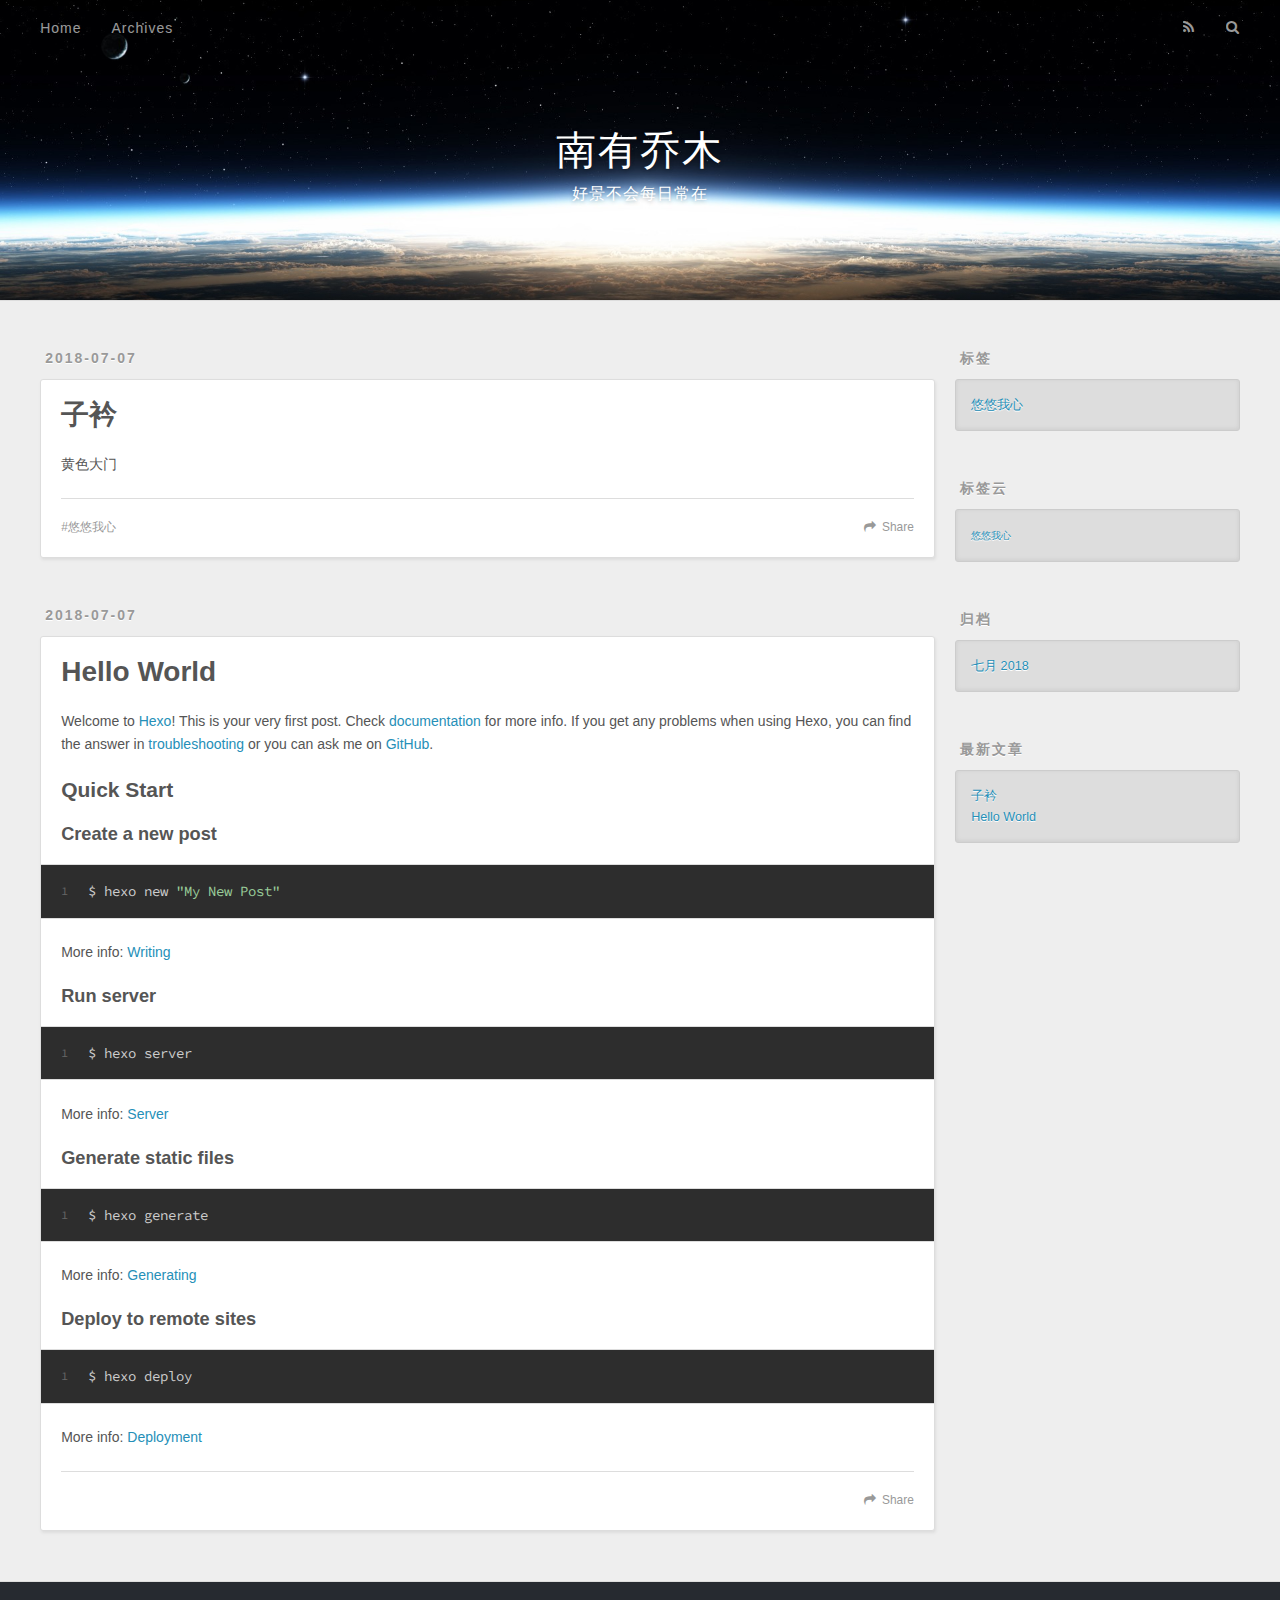
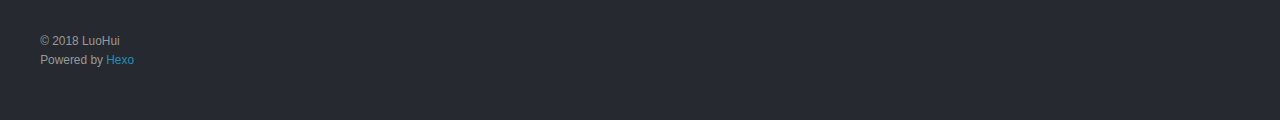
==== index.html @ 7cbbc098 "Site updated: 2018-07-07 16:09:44" ====
<!DOCTYPE html>
<html>
<head>
  <meta charset="utf-8">
  

  
  <title>南有乔木</title>
  <meta name="viewport" content="width=device-width, initial-scale=1, maximum-scale=1">
  <meta property="og:type" content="website">
<meta property="og:title" content="南有乔木">
<meta property="og:url" content="http://yoursite.com/index.html">
<meta property="og:site_name" content="南有乔木">
<meta property="og:locale" content="zh-CN">
<meta name="twitter:card" content="summary">
<meta name="twitter:title" content="南有乔木">
  
    <link rel="alternate" href="/atom.xml" title="南有乔木" type="application/atom+xml">
  
  
    <link rel="icon" href="/favicon.png">
  
  
    <link href="//fonts.googleapis.com/css?family=Source+Code+Pro" rel="stylesheet" type="text/css">
  
  <link rel="stylesheet" href="/css/style.css">
</head>

<body>
  <div id="container">
    <div id="wrap">
      <header id="header">
  <div id="banner"></div>
  <div id="header-outer" class="outer">
    <div id="header-title" class="inner">
      <h1 id="logo-wrap">
        <a href="/" id="logo">南有乔木</a>
      </h1>
      
        <h2 id="subtitle-wrap">
          <a href="/" id="subtitle">好景不会每日常在</a>
        </h2>
      
    </div>
    <div id="header-inner" class="inner">
      <nav id="main-nav">
        <a id="main-nav-toggle" class="nav-icon"></a>
        
          <a class="main-nav-link" href="/">Home</a>
        
          <a class="main-nav-link" href="/archives">Archives</a>
        
      </nav>
      <nav id="sub-nav">
        
          <a id="nav-rss-link" class="nav-icon" href="/atom.xml" title="RSS Feed"></a>
        
        <a id="nav-search-btn" class="nav-icon" title="搜索"></a>
      </nav>
      <div id="search-form-wrap">
        <form action="//google.com/search" method="get" accept-charset="UTF-8" class="search-form"><input type="search" name="q" class="search-form-input" placeholder="Search"><button type="submit" class="search-form-submit">&#xF002;</button><input type="hidden" name="sitesearch" value="http://yoursite.com"></form>
      </div>
    </div>
  </div>
</header>
      <div class="outer">
        <section id="main">
  
    <article id="post-子衿" class="article article-type-post" itemscope itemprop="blogPost">
  <div class="article-meta">
    <a href="/2018/07/07/子衿/" class="article-date">
  <time datetime="2018-07-07T07:51:06.000Z" itemprop="datePublished">2018-07-07</time>
</a>
    
  </div>
  <div class="article-inner">
    
    
      <header class="article-header">
        
  
    <h1 itemprop="name">
      <a class="article-title" href="/2018/07/07/子衿/">子衿</a>
    </h1>
  

      </header>
    
    <div class="article-entry" itemprop="articleBody">
      
        <p>黄色大门</p>

      
    </div>
    <footer class="article-footer">
      <a data-url="http://yoursite.com/2018/07/07/子衿/" data-id="cjjb4mmxl0001uwuw5e35f8qs" class="article-share-link">Share</a>
      
      
  <ul class="article-tag-list"><li class="article-tag-list-item"><a class="article-tag-list-link" href="/tags/悠悠我心/">悠悠我心</a></li></ul>

    </footer>
  </div>
  
</article>


  
    <article id="post-hello-world" class="article article-type-post" itemscope itemprop="blogPost">
  <div class="article-meta">
    <a href="/2018/07/07/hello-world/" class="article-date">
  <time datetime="2018-07-07T07:27:08.262Z" itemprop="datePublished">2018-07-07</time>
</a>
    
  </div>
  <div class="article-inner">
    
    
      <header class="article-header">
        
  
    <h1 itemprop="name">
      <a class="article-title" href="/2018/07/07/hello-world/">Hello World</a>
    </h1>
  

      </header>
    
    <div class="article-entry" itemprop="articleBody">
      
        <p>Welcome to <a href="https://hexo.io/" target="_blank" rel="noopener">Hexo</a>! This is your very first post. Check <a href="https://hexo.io/docs/" target="_blank" rel="noopener">documentation</a> for more info. If you get any problems when using Hexo, you can find the answer in <a href="https://hexo.io/docs/troubleshooting.html" target="_blank" rel="noopener">troubleshooting</a> or you can ask me on <a href="https://github.com/hexojs/hexo/issues" target="_blank" rel="noopener">GitHub</a>.</p>
<h2 id="Quick-Start"><a href="#Quick-Start" class="headerlink" title="Quick Start"></a>Quick Start</h2><h3 id="Create-a-new-post"><a href="#Create-a-new-post" class="headerlink" title="Create a new post"></a>Create a new post</h3><figure class="highlight bash"><table><tr><td class="gutter"><pre><span class="line">1</span><br></pre></td><td class="code"><pre><span class="line">$ hexo new <span class="string">"My New Post"</span></span><br></pre></td></tr></table></figure>
<p>More info: <a href="https://hexo.io/docs/writing.html" target="_blank" rel="noopener">Writing</a></p>
<h3 id="Run-server"><a href="#Run-server" class="headerlink" title="Run server"></a>Run server</h3><figure class="highlight bash"><table><tr><td class="gutter"><pre><span class="line">1</span><br></pre></td><td class="code"><pre><span class="line">$ hexo server</span><br></pre></td></tr></table></figure>
<p>More info: <a href="https://hexo.io/docs/server.html" target="_blank" rel="noopener">Server</a></p>
<h3 id="Generate-static-files"><a href="#Generate-static-files" class="headerlink" title="Generate static files"></a>Generate static files</h3><figure class="highlight bash"><table><tr><td class="gutter"><pre><span class="line">1</span><br></pre></td><td class="code"><pre><span class="line">$ hexo generate</span><br></pre></td></tr></table></figure>
<p>More info: <a href="https://hexo.io/docs/generating.html" target="_blank" rel="noopener">Generating</a></p>
<h3 id="Deploy-to-remote-sites"><a href="#Deploy-to-remote-sites" class="headerlink" title="Deploy to remote sites"></a>Deploy to remote sites</h3><figure class="highlight bash"><table><tr><td class="gutter"><pre><span class="line">1</span><br></pre></td><td class="code"><pre><span class="line">$ hexo deploy</span><br></pre></td></tr></table></figure>
<p>More info: <a href="https://hexo.io/docs/deployment.html" target="_blank" rel="noopener">Deployment</a></p>

      
    </div>
    <footer class="article-footer">
      <a data-url="http://yoursite.com/2018/07/07/hello-world/" data-id="cjjb4mmxb0000uwuw8rzeu22z" class="article-share-link">Share</a>
      
      
    </footer>
  </div>
  
</article>


  


</section>
        
          <aside id="sidebar">
  
    

  
    
  <div class="widget-wrap">
    <h3 class="widget-title">标签</h3>
    <div class="widget">
      <ul class="tag-list"><li class="tag-list-item"><a class="tag-list-link" href="/tags/悠悠我心/">悠悠我心</a></li></ul>
    </div>
  </div>


  
    
  <div class="widget-wrap">
    <h3 class="widget-title">标签云</h3>
    <div class="widget tagcloud">
      <a href="/tags/悠悠我心/" style="font-size: 10px;">悠悠我心</a>
    </div>
  </div>

  
    
  <div class="widget-wrap">
    <h3 class="widget-title">归档</h3>
    <div class="widget">
      <ul class="archive-list"><li class="archive-list-item"><a class="archive-list-link" href="/archives/2018/07/">七月 2018</a></li></ul>
    </div>
  </div>


  
    
  <div class="widget-wrap">
    <h3 class="widget-title">最新文章</h3>
    <div class="widget">
      <ul>
        
          <li>
            <a href="/2018/07/07/子衿/">子衿</a>
          </li>
        
          <li>
            <a href="/2018/07/07/hello-world/">Hello World</a>
          </li>
        
      </ul>
    </div>
  </div>

  
</aside>
        
      </div>
      <footer id="footer">
  
  <div class="outer">
    <div id="footer-info" class="inner">
      &copy; 2018 LuoHui<br>
      Powered by <a href="http://hexo.io/" target="_blank">Hexo</a>
    </div>
  </div>
</footer>
    </div>
    <nav id="mobile-nav">
  
    <a href="/" class="mobile-nav-link">Home</a>
  
    <a href="/archives" class="mobile-nav-link">Archives</a>
  
</nav>
    

<script src="//ajax.googleapis.com/ajax/libs/jquery/2.0.3/jquery.min.js"></script>


  <link rel="stylesheet" href="/fancybox/jquery.fancybox.css">
  <script src="/fancybox/jquery.fancybox.pack.js"></script>


<script src="/js/script.js"></script>



  </div>
</body>
</html>
---- css/style.css ----
body {
  width: 100%;
}
body:before,
body:after {
  content: "";
  display: table;
}
body:after {
  clear: both;
}
html,
body,
div,
span,
applet,
object,
iframe,
h1,
h2,
h3,
h4,
h5,
h6,
p,
blockquote,
pre,
a,
abbr,
acronym,
address,
big,
cite,
code,
del,
dfn,
em,
img,
ins,
kbd,
q,
s,
samp,
small,
strike,
strong,
sub,
sup,
tt,
var,
dl,
dt,
dd,
ol,
ul,
li,
fieldset,
form,
label,
legend,
table,
caption,
tbody,
tfoot,
thead,
tr,
th,
td {
  margin: 0;
  padding: 0;
  border: 0;
  outline: 0;
  font-weight: inherit;
  font-style: inherit;
  font-family: inherit;
  font-size: 100%;
  vertical-align: baseline;
}
body {
  line-height: 1;
  color: #000;
  background: #fff;
}
ol,
ul {
  list-style: none;
}
table {
  border-collapse: separate;
  border-spacing: 0;
  vertical-align: middle;
}
caption,
th,
td {
  text-align: left;
  font-weight: normal;
  vertical-align: middle;
}
a img {
  border: none;
}
input,
button {
  margin: 0;
  padding: 0;
}
input::-moz-focus-inner,
button::-moz-focus-inner {
  border: 0;
  padding: 0;
}
@font-face {
  font-family: FontAwesome;
  font-style: normal;
  font-weight: normal;
  src: url("fonts/fontawesome-webfont.eot?v=#4.0.3");
  src: url("fonts/fontawesome-webfont.eot?#iefix&v=#4.0.3") format("embedded-opentype"), url("fonts/fontawesome-webfont.woff?v=#4.0.3") format("woff"), url("fonts/fontawesome-webfont.ttf?v=#4.0.3") format("truetype"), url("fonts/fontawesome-webfont.svg#fontawesomeregular?v=#4.0.3") format("svg");
}
html,
body,
#container {
  height: 100%;
}
body {
  background: #eee;
  font: 14px -apple-system, BlinkMacSystemFont, "Segoe UI", "Roboto", "Oxygen", "Ubuntu", "Cantarell", "Fira Sans", "Droid Sans", "Helvetica Neue", sans-serif;
  -webkit-text-size-adjust: 100%;
}
.outer {
  max-width: 1220px;
  margin: 0 auto;
  padding: 0 20px;
}
.outer:before,
.outer:after {
  content: "";
  display: table;
}
.outer:after {
  clear: both;
}
.inner {
  display: inline;
  float: left;
  width: 98.33333333333333%;
  margin: 0 0.833333333333333%;
}
.left,
.alignleft {
  float: left;
}
.right,
.alignright {
  float: right;
}
.clear {
  clear: both;
}
#container {
  position: relative;
}
.mobile-nav-on {
  overflow: hidden;
}
#wrap {
  height: 100%;
  width: 100%;
  position: absolute;
  top: 0;
  left: 0;
  -webkit-transition: 0.2s ease-out;
  -moz-transition: 0.2s ease-out;
  -ms-transition: 0.2s ease-out;
  transition: 0.2s ease-out;
  z-index: 1;
  background: #eee;
}
.mobile-nav-on #wrap {
  left: 280px;
}
@media screen and (min-width: 768px) {
  #main {
    display: inline;
    float: left;
    width: 73.33333333333333%;
    margin: 0 0.833333333333333%;
  }
}
.article-date,
.article-category-link,
.archive-year,
.widget-title {
  text-decoration: none;
  text-transform: uppercase;
  letter-spacing: 2px;
  color: #999;
  margin-bottom: 1em;
  margin-left: 5px;
  line-height: 1em;
  text-shadow: 0 1px #fff;
  font-weight: bold;
}
.article-inner,
.archive-article-inner {
  background: #fff;
  -webkit-box-shadow: 1px 2px 3px #ddd;
  box-shadow: 1px 2px 3px #ddd;
  border: 1px solid #ddd;
  border-radius: 3px;
}
.article-entry h1,
.widget h1 {
  font-size: 2em;
}
.article-entry h2,
.widget h2 {
  font-size: 1.5em;
}
.article-entry h3,
.widget h3 {
  font-size: 1.3em;
}
.article-entry h4,
.widget h4 {
  font-size: 1.2em;
}
.article-entry h5,
.widget h5 {
  font-size: 1em;
}
.article-entry h6,
.widget h6 {
  font-size: 1em;
  color: #999;
}
.article-entry hr,
.widget hr {
  border: 1px dashed #ddd;
}
.article-entry strong,
.widget strong {
  font-weight: bold;
}
.article-entry em,
.widget em,
.article-entry cite,
.widget cite {
  font-style: italic;
}
.article-entry sup,
.widget sup,
.article-entry sub,
.widget sub {
  font-size: 0.75em;
  line-height: 0;
  position: relative;
  vertical-align: baseline;
}
.article-entry sup,
.widget sup {
  top: -0.5em;
}
.article-entry sub,
.widget sub {
  bottom: -0.2em;
}
.article-entry small,
.widget small {
  font-size: 0.85em;
}
.article-entry acronym,
.widget acronym,
.article-entry abbr,
.widget abbr {
  border-bottom: 1px dotted;
}
.article-entry ul,
.widget ul,
.article-entry ol,
.widget ol,
.article-entry dl,
.widget dl {
  margin: 0 20px;
  line-height: 1.6em;
}
.article-entry ul ul,
.widget ul ul,
.article-entry ol ul,
.widget ol ul,
.article-entry ul ol,
.widget ul ol,
.article-entry ol ol,
.widget ol ol {
  margin-top: 0;
  margin-bottom: 0;
}
.article-entry ul,
.widget ul {
  list-style: disc;
}
.article-entry ol,
.widget ol {
  list-style: decimal;
}
.article-entry dt,
.widget dt {
  font-weight: bold;
}
#header {
  height: 300px;
  position: relative;
  border-bottom: 1px solid #ddd;
}
#header:before,
#header:after {
  content: "";
  position: absolute;
  left: 0;
  right: 0;
  height: 40px;
}
#header:before {
  top: 0;
  background: -webkit-linear-gradient(rgba(0,0,0,0.2), transparent);
  background: -moz-linear-gradient(rgba(0,0,0,0.2), transparent);
  background: -ms-linear-gradient(rgba(0,0,0,0.2), transparent);
  background: linear-gradient(rgba(0,0,0,0.2), transparent);
}
#header:after {
  bottom: 0;
  background: -webkit-linear-gradient(transparent, rgba(0,0,0,0.2));
  background: -moz-linear-gradient(transparent, rgba(0,0,0,0.2));
  background: -ms-linear-gradient(transparent, rgba(0,0,0,0.2));
  background: linear-gradient(transparent, rgba(0,0,0,0.2));
}
#header-outer {
  height: 100%;
  position: relative;
}
#header-inner {
  position: relative;
  overflow: hidden;
}
#banner {
  position: absolute;
  top: 0;
  left: 0;
  width: 100%;
  height: 100%;
  background: url("images/banner.jpg") center #000;
  -webkit-background-size: cover;
  -moz-background-size: cover;
  background-size: cover;
  z-index: -1;
}
#header-title {
  text-align: center;
  height: 40px;
  position: absolute;
  top: 50%;
  left: 0;
  margin-top: -20px;
}
#logo,
#subtitle {
  text-decoration: none;
  color: #fff;
  font-weight: 300;
  text-shadow: 0 1px 4px rgba(0,0,0,0.3);
}
#logo {
  font-size: 40px;
  line-height: 40px;
  letter-spacing: 2px;
}
#subtitle {
  font-size: 16px;
  line-height: 16px;
  letter-spacing: 1px;
}
#subtitle-wrap {
  margin-top: 16px;
}
#main-nav {
  float: left;
  margin-left: -15px;
}
.nav-icon,
.main-nav-link {
  float: left;
  color: #fff;
  opacity: 0.6;
  text-decoration: none;
  text-shadow: 0 1px rgba(0,0,0,0.2);
  -webkit-transition: opacity 0.2s;
  -moz-transition: opacity 0.2s;
  -ms-transition: opacity 0.2s;
  transition: opacity 0.2s;
  display: block;
  padding: 20px 15px;
}
.nav-icon:hover,
.main-nav-link:hover {
  opacity: 1;
}
.nav-icon {
  font-family: FontAwesome;
  text-align: center;
  font-size: 14px;
  width: 14px;
  height: 14px;
  padding: 20px 15px;
  position: relative;
  cursor: pointer;
}
.main-nav-link {
  font-weight: 300;
  letter-spacing: 1px;
}
@media screen and (max-width: 479px) {
  .main-nav-link {
    display: none;
  }
}
#main-nav-toggle {
  display: none;
}
#main-nav-toggle:before {
  content: "\f0c9";
}
@media screen and (max-width: 479px) {
  #main-nav-toggle {
    display: block;
  }
}
#sub-nav {
  float: right;
  margin-right: -15px;
}
#nav-rss-link:before {
  content: "\f09e";
}
#nav-search-btn:before {
  content: "\f002";
}
#search-form-wrap {
  position: absolute;
  top: 15px;
  width: 150px;
  height: 30px;
  right: -150px;
  opacity: 0;
  -webkit-transition: 0.2s ease-out;
  -moz-transition: 0.2s ease-out;
  -ms-transition: 0.2s ease-out;
  transition: 0.2s ease-out;
}
#search-form-wrap.on {
  opacity: 1;
  right: 0;
}
@media screen and (max-width: 479px) {
  #search-form-wrap {
    width: 100%;
    right: -100%;
  }
}
.search-form {
  position: absolute;
  top: 0;
  left: 0;
  right: 0;
  background: #fff;
  padding: 5px 15px;
  border-radius: 15px;
  -webkit-box-shadow: 0 0 10px rgba(0,0,0,0.3);
  box-shadow: 0 0 10px rgba(0,0,0,0.3);
}
.search-form-input {
  border: none;
  background: none;
  color: #555;
  width: 100%;
  font: 13px -apple-system, BlinkMacSystemFont, "Segoe UI", "Roboto", "Oxygen", "Ubuntu", "Cantarell", "Fira Sans", "Droid Sans", "Helvetica Neue", sans-serif;
  outline: none;
}
.search-form-input::-webkit-search-results-decoration,
.search-form-input::-webkit-search-cancel-button {
  -webkit-appearance: none;
}
.search-form-submit {
  position: absolute;
  top: 50%;
  right: 10px;
  margin-top: -7px;
  font: 13px FontAwesome;
  border: none;
  background: none;
  color: #bbb;
  cursor: pointer;
}
.search-form-submit:hover,
.search-form-submit:focus {
  color: #777;
}
.article {
  margin: 50px 0;
}
.article-inner {
  overflow: hidden;
}
.article-meta:before,
.article-meta:after {
  content: "";
  display: table;
}
.article-meta:after {
  clear: both;
}
.article-date {
  float: left;
}
.article-category {
  float: left;
  line-height: 1em;
  color: #ccc;
  text-shadow: 0 1px #fff;
  margin-left: 8px;
}
.article-category:before {
  content: "\2022";
}
.article-category-link {
  margin: 0 12px 1em;
}
.article-header {
  padding: 20px 20px 0;
}
.article-title {
  text-decoration: none;
  font-size: 2em;
  font-weight: bold;
  color: #555;
  line-height: 1.1em;
  -webkit-transition: color 0.2s;
  -moz-transition: color 0.2s;
  -ms-transition: color 0.2s;
  transition: color 0.2s;
}
a.article-title:hover {
  color: #258fb8;
}
.article-entry {
  color: #555;
  padding: 0 20px;
}
.article-entry:before,
.article-entry:after {
  content: "";
  display: table;
}
.article-entry:after {
  clear: both;
}
.article-entry p,
.article-entry table {
  line-height: 1.6em;
  margin: 1.6em 0;
}
.article-entry h1,
.article-entry h2,
.article-entry h3,
.article-entry h4,
.article-entry h5,
.article-entry h6 {
  font-weight: bold;
}
.article-entry h1,
.article-entry h2,
.article-entry h3,
.article-entry h4,
.article-entry h5,
.article-entry h6 {
  line-height: 1.1em;
  margin: 1.1em 0;
}
.article-entry a {
  color: #258fb8;
  text-decoration: none;
}
.article-entry a:hover {
  text-decoration: underline;
}
.article-entry ul,
.article-entry ol,
.article-entry dl {
  margin-top: 1.6em;
  margin-bottom: 1.6em;
}
.article-entry img,
.article-entry video {
  max-width: 100%;
  height: auto;
  display: block;
  margin: auto;
}
.article-entry iframe {
  border: none;
}
.article-entry table {
  width: 100%;
  border-collapse: collapse;
  border-spacing: 0;
}
.article-entry th {
  font-weight: bold;
  border-bottom: 3px solid #ddd;
  padding-bottom: 0.5em;
}
.article-entry td {
  border-bottom: 1px solid #ddd;
  padding: 10px 0;
}
.article-entry blockquote {
  font-family: Georgia, "Times New Roman", serif;
  font-size: 1.4em;
  margin: 1.6em 20px;
  text-align: center;
}
.article-entry blockquote footer {
  font-size: 14px;
  margin: 1.6em 0;
  font-family: -apple-system, BlinkMacSystemFont, "Segoe UI", "Roboto", "Oxygen", "Ubuntu", "Cantarell", "Fira Sans", "Droid Sans", "Helvetica Neue", sans-serif;
}
.article-entry blockquote footer cite:before {
  content: "—";
  padding: 0 0.5em;
}
.article-entry .pullquote {
  text-align: left;
  width: 45%;
  margin: 0;
}
.article-entry .pullquote.left {
  margin-left: 0.5em;
  margin-right: 1em;
}
.article-entry .pullquote.right {
  margin-right: 0.5em;
  margin-left: 1em;
}
.article-entry .caption {
  color: #999;
  display: block;
  font-size: 0.9em;
  margin-top: 0.5em;
  position: relative;
  text-align: center;
}
.article-entry .video-container {
  position: relative;
  padding-top: 56.25%;
  height: 0;
  overflow: hidden;
}
.article-entry .video-container iframe,
.article-entry .video-container object,
.article-entry .video-container embed {
  position: absolute;
  top: 0;
  left: 0;
  width: 100%;
  height: 100%;
  margin-top: 0;
}
.article-more-link a {
  display: inline-block;
  line-height: 1em;
  padding: 6px 15px;
  border-radius: 15px;
  background: #eee;
  color: #999;
  text-shadow: 0 1px #fff;
  text-decoration: none;
}
.article-more-link a:hover {
  background: #258fb8;
  color: #fff;
  text-decoration: none;
  text-shadow: 0 1px #1e7293;
}
.article-footer {
  font-size: 0.85em;
  line-height: 1.6em;
  border-top: 1px solid #ddd;
  padding-top: 1.6em;
  margin: 0 20px 20px;
}
.article-footer:before,
.article-footer:after {
  content: "";
  display: table;
}
.article-footer:after {
  clear: both;
}
.article-footer a {
  color: #999;
  text-decoration: none;
}
.article-footer a:hover {
  color: #555;
}
.article-tag-list-item {
  float: left;
  margin-right: 10px;
}
.article-tag-list-link:before {
  content: "#";
}
.article-comment-link {
  float: right;
}
.article-comment-link:before {
  content: "\f075";
  font-family: FontAwesome;
  padding-right: 8px;
}
.article-share-link {
  cursor: pointer;
  float: right;
  margin-left: 20px;
}
.article-share-link:before {
  content: "\f064";
  font-family: FontAwesome;
  padding-right: 6px;
}
#article-nav {
  position: relative;
}
#article-nav:before,
#article-nav:after {
  content: "";
  display: table;
}
#article-nav:after {
  clear: both;
}
@media screen and (min-width: 768px) {
  #article-nav {
    margin: 50px 0;
  }
  #article-nav:before {
    width: 8px;
    height: 8px;
    position: absolute;
    top: 50%;
    left: 50%;
    margin-top: -4px;
    margin-left: -4px;
    content: "";
    border-radius: 50%;
    background: #ddd;
    -webkit-box-shadow: 0 1px 2px #fff;
    box-shadow: 0 1px 2px #fff;
  }
}
.article-nav-link-wrap {
  text-decoration: none;
  text-shadow: 0 1px #fff;
  color: #999;
  -webkit-box-sizing: border-box;
  -moz-box-sizing: border-box;
  box-sizing: border-box;
  margin-top: 50px;
  text-align: center;
  display: block;
}
.article-nav-link-wrap:hover {
  color: #555;
}
@media screen and (min-width: 768px) {
  .article-nav-link-wrap {
    width: 50%;
    margin-top: 0;
  }
}
@media screen and (min-width: 768px) {
  #article-nav-newer {
    float: left;
    text-align: right;
    padding-right: 20px;
  }
}
@media screen and (min-width: 768px) {
  #article-nav-older {
    float: right;
    text-align: left;
    padding-left: 20px;
  }
}
.article-nav-caption {
  text-transform: uppercase;
  letter-spacing: 2px;
  color: #ddd;
  line-height: 1em;
  font-weight: bold;
}
#article-nav-newer .article-nav-caption {
  margin-right: -2px;
}
.article-nav-title {
  font-size: 0.85em;
  line-height: 1.6em;
  margin-top: 0.5em;
}
.article-share-box {
  position: absolute;
  display: none;
  background: #fff;
  -webkit-box-shadow: 1px 2px 10px rgba(0,0,0,0.2);
  box-shadow: 1px 2px 10px rgba(0,0,0,0.2);
  border-radius: 3px;
  margin-left: -145px;
  overflow: hidden;
  z-index: 1;
}
.article-share-box.on {
  display: block;
}
.article-share-input {
  width: 100%;
  background: none;
  -webkit-box-sizing: border-box;
  -moz-box-sizing: border-box;
  box-sizing: border-box;
  font: 14px -apple-system, BlinkMacSystemFont, "Segoe UI", "Roboto", "Oxygen", "Ubuntu", "Cantarell", "Fira Sans", "Droid Sans", "Helvetica Neue", sans-serif;
  padding: 0 15px;
  color: #555;
  outline: none;
  border: 1px solid #ddd;
  border-radius: 3px 3px 0 0;
  height: 36px;
  line-height: 36px;
}
.article-share-links {
  background: #eee;
}
.article-share-links:before,
.article-share-links:after {
  content: "";
  display: table;
}
.article-share-links:after {
  clear: both;
}
.article-share-twitter,
.article-share-facebook,
.article-share-pinterest,
.article-share-google {
  width: 50px;
  height: 36px;
  display: block;
  float: left;
  position: relative;
  color: #999;
  text-shadow: 0 1px #fff;
}
.article-share-twitter:before,
.article-share-facebook:before,
.article-share-pinterest:before,
.article-share-google:before {
  font-size: 20px;
  font-family: FontAwesome;
  width: 20px;
  height: 20px;
  position: absolute;
  top: 50%;
  left: 50%;
  margin-top: -10px;
  margin-left: -10px;
  text-align: center;
}
.article-share-twitter:hover,
.article-share-facebook:hover,
.article-share-pinterest:hover,
.article-share-google:hover {
  color: #fff;
}
.article-share-twitter:before {
  content: "\f099";
}
.article-share-twitter:hover {
  background: #00aced;
  text-shadow: 0 1px #008abe;
}
.article-share-facebook:before {
  content: "\f09a";
}
.article-share-facebook:hover {
  background: #3b5998;
  text-shadow: 0 1px #2f477a;
}
.article-share-pinterest:before {
  content: "\f0d2";
}
.article-share-pinterest:hover {
  background: #cb2027;
  text-shadow: 0 1px #a21a1f;
}
.article-share-google:before {
  content: "\f0d5";
}
.article-share-google:hover {
  background: #dd4b39;
  text-shadow: 0 1px #be3221;
}
.article-gallery {
  background: #000;
  position: relative;
}
.article-gallery-photos {
  position: relative;
  overflow: hidden;
}
.article-gallery-img {
  display: none;
  max-width: 100%;
}
.article-gallery-img:first-child {
  display: block;
}
.article-gallery-img.loaded {
  position: absolute;
  display: block;
}
.article-gallery-img img {
  display: block;
  max-width: 100%;
  margin: 0 auto;
}
#comments {
  background: #fff;
  -webkit-box-shadow: 1px 2px 3px #ddd;
  box-shadow: 1px 2px 3px #ddd;
  padding: 20px;
  border: 1px solid #ddd;
  border-radius: 3px;
  margin: 50px 0;
}
#comments a {
  color: #258fb8;
}
.archives-wrap {
  margin: 50px 0;
}
.archives:before,
.archives:after {
  content: "";
  display: table;
}
.archives:after {
  clear: both;
}
.archive-year-wrap {
  margin-bottom: 1em;
}
.archives {
  -webkit-column-gap: 10px;
  -moz-column-gap: 10px;
  column-gap: 10px;
}
@media screen and (min-width: 480px) and (max-width: 767px) {
  .archives {
    -webkit-column-count: 2;
    -moz-column-count: 2;
    column-count: 2;
  }
}
@media screen and (min-width: 768px) {
  .archives {
    -webkit-column-count: 3;
    -moz-column-count: 3;
    column-count: 3;
  }
}
.archive-article {
  -webkit-column-break-inside: avoid;
  page-break-inside: avoid;
  overflow: hidden;
  break-inside: avoid-column;
}
.archive-article-inner {
  padding: 10px;
  margin-bottom: 15px;
}
.archive-article-title {
  text-decoration: none;
  font-weight: bold;
  color: #555;
  -webkit-transition: color 0.2s;
  -moz-transition: color 0.2s;
  -ms-transition: color 0.2s;
  transition: color 0.2s;
  line-height: 1.6em;
}
.archive-article-title:hover {
  color: #258fb8;
}
.archive-article-footer {
  margin-top: 1em;
}
.archive-article-date {
  color: #999;
  text-decoration: none;
  font-size: 0.85em;
  line-height: 1em;
  margin-bottom: 0.5em;
  display: block;
}
#page-nav {
  margin: 50px auto;
  background: #fff;
  -webkit-box-shadow: 1px 2px 3px #ddd;
  box-shadow: 1px 2px 3px #ddd;
  border: 1px solid #ddd;
  border-radius: 3px;
  text-align: center;
  color: #999;
  overflow: hidden;
}
#page-nav:before,
#page-nav:after {
  content: "";
  display: table;
}
#page-nav:after {
  clear: both;
}
#page-nav a,
#page-nav span {
  padding: 10px 20px;
  line-height: 1;
  height: 2ex;
}
#page-nav a {
  color: #999;
  text-decoration: none;
}
#page-nav a:hover {
  background: #999;
  color: #fff;
}
#page-nav .prev {
  float: left;
}
#page-nav .next {
  float: right;
}
#page-nav .page-number {
  display: inline-block;
}
@media screen and (max-width: 479px) {
  #page-nav .page-number {
    display: none;
  }
}
#page-nav .current {
  color: #555;
  font-weight: bold;
}
#page-nav .space {
  color: #ddd;
}
#footer {
  background: #262a30;
  padding: 50px 0;
  border-top: 1px solid #ddd;
  color: #999;
}
#footer a {
  color: #258fb8;
  text-decoration: none;
}
#footer a:hover {
  text-decoration: underline;
}
#footer-info {
  line-height: 1.6em;
  font-size: 0.85em;
}
.article-entry pre,
.article-entry .highlight {
  background: #2d2d2d;
  margin: 0 -20px;
  padding: 15px 20px;
  border-style: solid;
  border-color: #ddd;
  border-width: 1px 0;
  overflow: auto;
  color: #ccc;
  line-height: 22.400000000000002px;
}
.article-entry .highlight .gutter pre,
.article-entry .gist .gist-file .gist-data .line-numbers {
  color: #666;
  font-size: 0.85em;
}
.article-entry pre,
.article-entry code {
  font-family: "Source Code Pro", Consolas, Monaco, Menlo, Consolas, monospace;
}
.article-entry code {
  background: #eee;
  text-shadow: 0 1px #fff;
  padding: 0 0.3em;
}
.article-entry pre code {
  background: none;
  text-shadow: none;
  padding: 0;
}
.article-entry .highlight pre {
  border: none;
  margin: 0;
  padding: 0;
}
.article-entry .highlight table {
  margin: 0;
  width: auto;
}
.article-entry .highlight td {
  border: none;
  padding: 0;
}
.article-entry .highlight figcaption {
  font-size: 0.85em;
  color: #999;
  line-height: 1em;
  margin-bottom: 1em;
}
.article-entry .highlight figcaption:before,
.article-entry .highlight figcaption:after {
  content: "";
  display: table;
}
.article-entry .highlight figcaption:after {
  clear: both;
}
.article-entry .highlight figcaption a {
  float: right;
}
.article-entry .highlight .gutter pre {
  text-align: right;
  padding-right: 20px;
}
.article-entry .highlight .line {
  height: 22.400000000000002px;
}
.article-entry .highlight .line.marked {
  background: #515151;
}
.article-entry .gist {
  margin: 0 -20px;
  border-style: solid;
  border-color: #ddd;
  border-width: 1px 0;
  background: #2d2d2d;
  padding: 15px 20px 15px 0;
}
.article-entry .gist .gist-file {
  border: none;
  font-family: "Source Code Pro", Consolas, Monaco, Menlo, Consolas, monospace;
  margin: 0;
}
.article-entry .gist .gist-file .gist-data {
  background: none;
  border: none;
}
.article-entry .gist .gist-file .gist-data .line-numbers {
  background: none;
  border: none;
  padding: 0 20px 0 0;
}
.article-entry .gist .gist-file .gist-data .line-data {
  padding: 0 !important;
}
.article-entry .gist .gist-file .highlight {
  margin: 0;
  padding: 0;
  border: none;
}
.article-entry .gist .gist-file .gist-meta {
  background: #2d2d2d;
  color: #999;
  font: 0.85em -apple-system, BlinkMacSystemFont, "Segoe UI", "Roboto", "Oxygen", "Ubuntu", "Cantarell", "Fira Sans", "Droid Sans", "Helvetica Neue", sans-serif;
  text-shadow: 0 0;
  padding: 0;
  margin-top: 1em;
  margin-left: 20px;
}
.article-entry .gist .gist-file .gist-meta a {
  color: #258fb8;
  font-weight: normal;
}
.article-entry .gist .gist-file .gist-meta a:hover {
  text-decoration: underline;
}
pre .comment,
pre .title {
  color: #999;
}
pre .variable,
pre .attribute,
pre .tag,
pre .regexp,
pre .ruby .constant,
pre .xml .tag .title,
pre .xml .pi,
pre .xml .doctype,
pre .html .doctype,
pre .css .id,
pre .css .class,
pre .css .pseudo {
  color: #f2777a;
}
pre .number,
pre .preprocessor,
pre .built_in,
pre .literal,
pre .params,
pre .constant {
  color: #f99157;
}
pre .class,
pre .ruby .class .title,
pre .css .rules .attribute {
  color: #9c9;
}
pre .string,
pre .value,
pre .inheritance,
pre .header,
pre .ruby .symbol,
pre .xml .cdata {
  color: #9c9;
}
pre .css .hexcolor {
  color: #6cc;
}
pre .function,
pre .python .decorator,
pre .python .title,
pre .ruby .function .title,
pre .ruby .title .keyword,
pre .perl .sub,
pre .javascript .title,
pre .coffeescript .title {
  color: #69c;
}
pre .keyword,
pre .javascript .function {
  color: #c9c;
}
@media screen and (max-width: 479px) {
  #mobile-nav {
    position: absolute;
    top: 0;
    left: 0;
    width: 280px;
    height: 100%;
    background: #191919;
    border-right: 1px solid #fff;
  }
}
@media screen and (max-width: 479px) {
  .mobile-nav-link {
    display: block;
    color: #999;
    text-decoration: none;
    padding: 15px 20px;
    font-weight: bold;
  }
  .mobile-nav-link:hover {
    color: #fff;
  }
}
@media screen and (min-width: 768px) {
  #sidebar {
    display: inline;
    float: left;
    width: 23.333333333333332%;
    margin: 0 0.833333333333333%;
  }
}
.widget-wrap {
  margin: 50px 0;
}
.widget {
  color: #777;
  text-shadow: 0 1px #fff;
  background: #ddd;
  -webkit-box-shadow: 0 -1px 4px #ccc inset;
  box-shadow: 0 -1px 4px #ccc inset;
  border: 1px solid #ccc;
  padding: 15px;
  border-radius: 3px;
}
.widget a {
  color: #258fb8;
  text-decoration: none;
}
.widget a:hover {
  text-decoration: underline;
}
.widget ul ul,
.widget ol ul,
.widget dl ul,
.widget ul ol,
.widget ol ol,
.widget dl ol,
.widget ul dl,
.widget ol dl,
.widget dl dl {
  margin-left: 15px;
  list-style: disc;
}
.widget {
  line-height: 1.6em;
  word-wrap: break-word;
  font-size: 0.9em;
}
.widget ul,
.widget ol {
  list-style: none;
  margin: 0;
}
.widget ul ul,
.widget ol ul,
.widget ul ol,
.widget ol ol {
  margin: 0 20px;
}
.widget ul ul,
.widget ol ul {
  list-style: disc;
}
.widget ul ol,
.widget ol ol {
  list-style: decimal;
}
.category-list-count,
.tag-list-count,
.archive-list-count {
  padding-left: 5px;
  color: #999;
  font-size: 0.85em;
}
.category-list-count:before,
.tag-list-count:before,
.archive-list-count:before {
  content: "(";
}
.category-list-count:after,
.tag-list-count:after,
.archive-list-count:after {
  content: ")";
}
.tagcloud a {
  margin-right: 5px;
  display: inline-block;
}
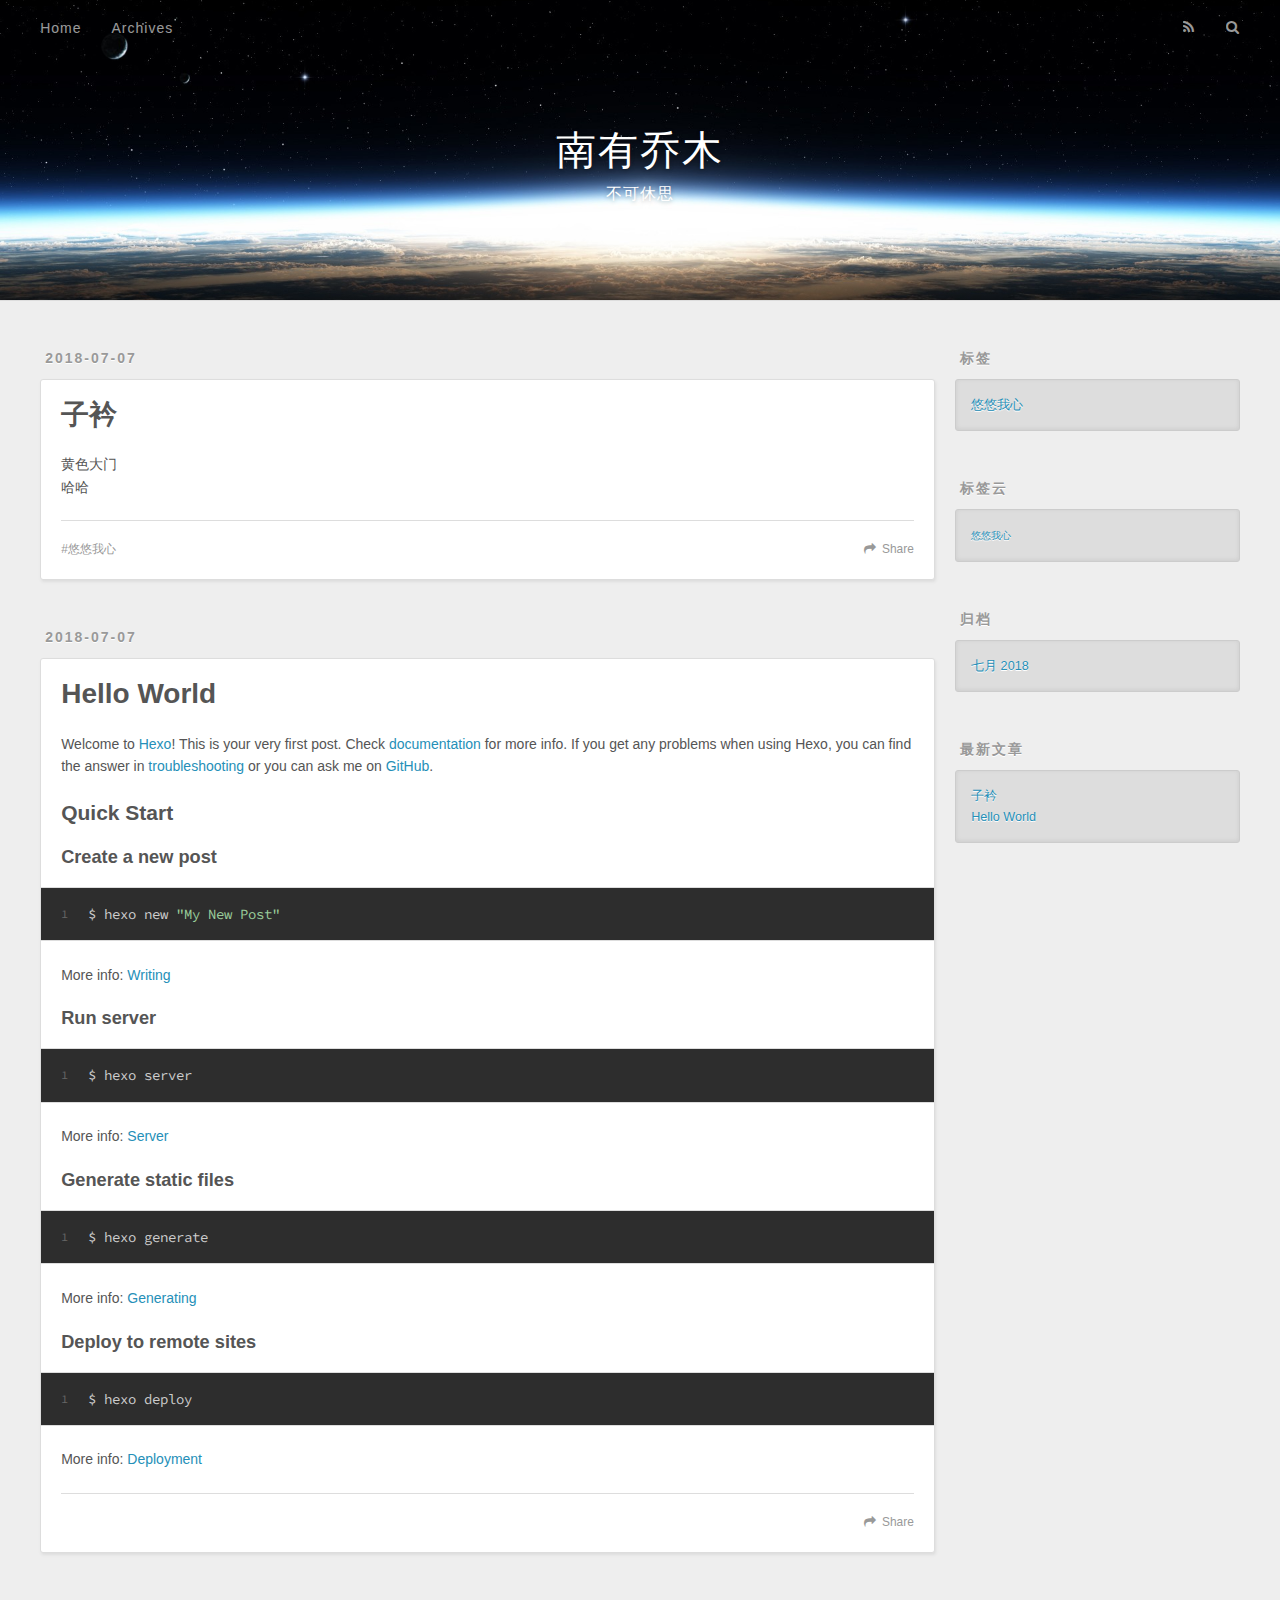
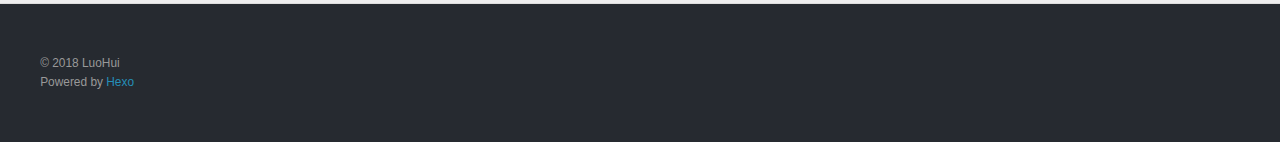
==== commit 862d6605: "Site updated: 2018-07-07 19:40:00" ====
--- a/index.html
+++ b/index.html
@@ -38,7 +38,7 @@
       </h1>
       
         <h2 id="subtitle-wrap">
-          <a href="/" id="subtitle">好景不会每日常在</a>
+          <a href="/" id="subtitle">不可休思</a>
         </h2>
       
     </div>
@@ -88,12 +88,12 @@
     
     <div class="article-entry" itemprop="articleBody">
       
-        <p>黄色大门</p>
+        <p>黄色大门<br> 哈哈</p>
 
       
     </div>
     <footer class="article-footer">
-      <a data-url="http://yoursite.com/2018/07/07/子衿/" data-id="cjjb4mmxl0001uwuw5e35f8qs" class="article-share-link">Share</a>
+      <a data-url="http://yoursite.com/2018/07/07/子衿/" data-id="cjjbbpnu60001rwuw87hhvgvv" class="article-share-link">Share</a>
       
       
   <ul class="article-tag-list"><li class="article-tag-list-item"><a class="article-tag-list-link" href="/tags/悠悠我心/">悠悠我心</a></li></ul>
@@ -140,7 +140,7 @@
       
     </div>
     <footer class="article-footer">
-      <a data-url="http://yoursite.com/2018/07/07/hello-world/" data-id="cjjb4mmxb0000uwuw8rzeu22z" class="article-share-link">Share</a>
+      <a data-url="http://yoursite.com/2018/07/07/hello-world/" data-id="cjjbbpnu60000rwuwsebs2nca" class="article-share-link">Share</a>
       
       
     </footer>
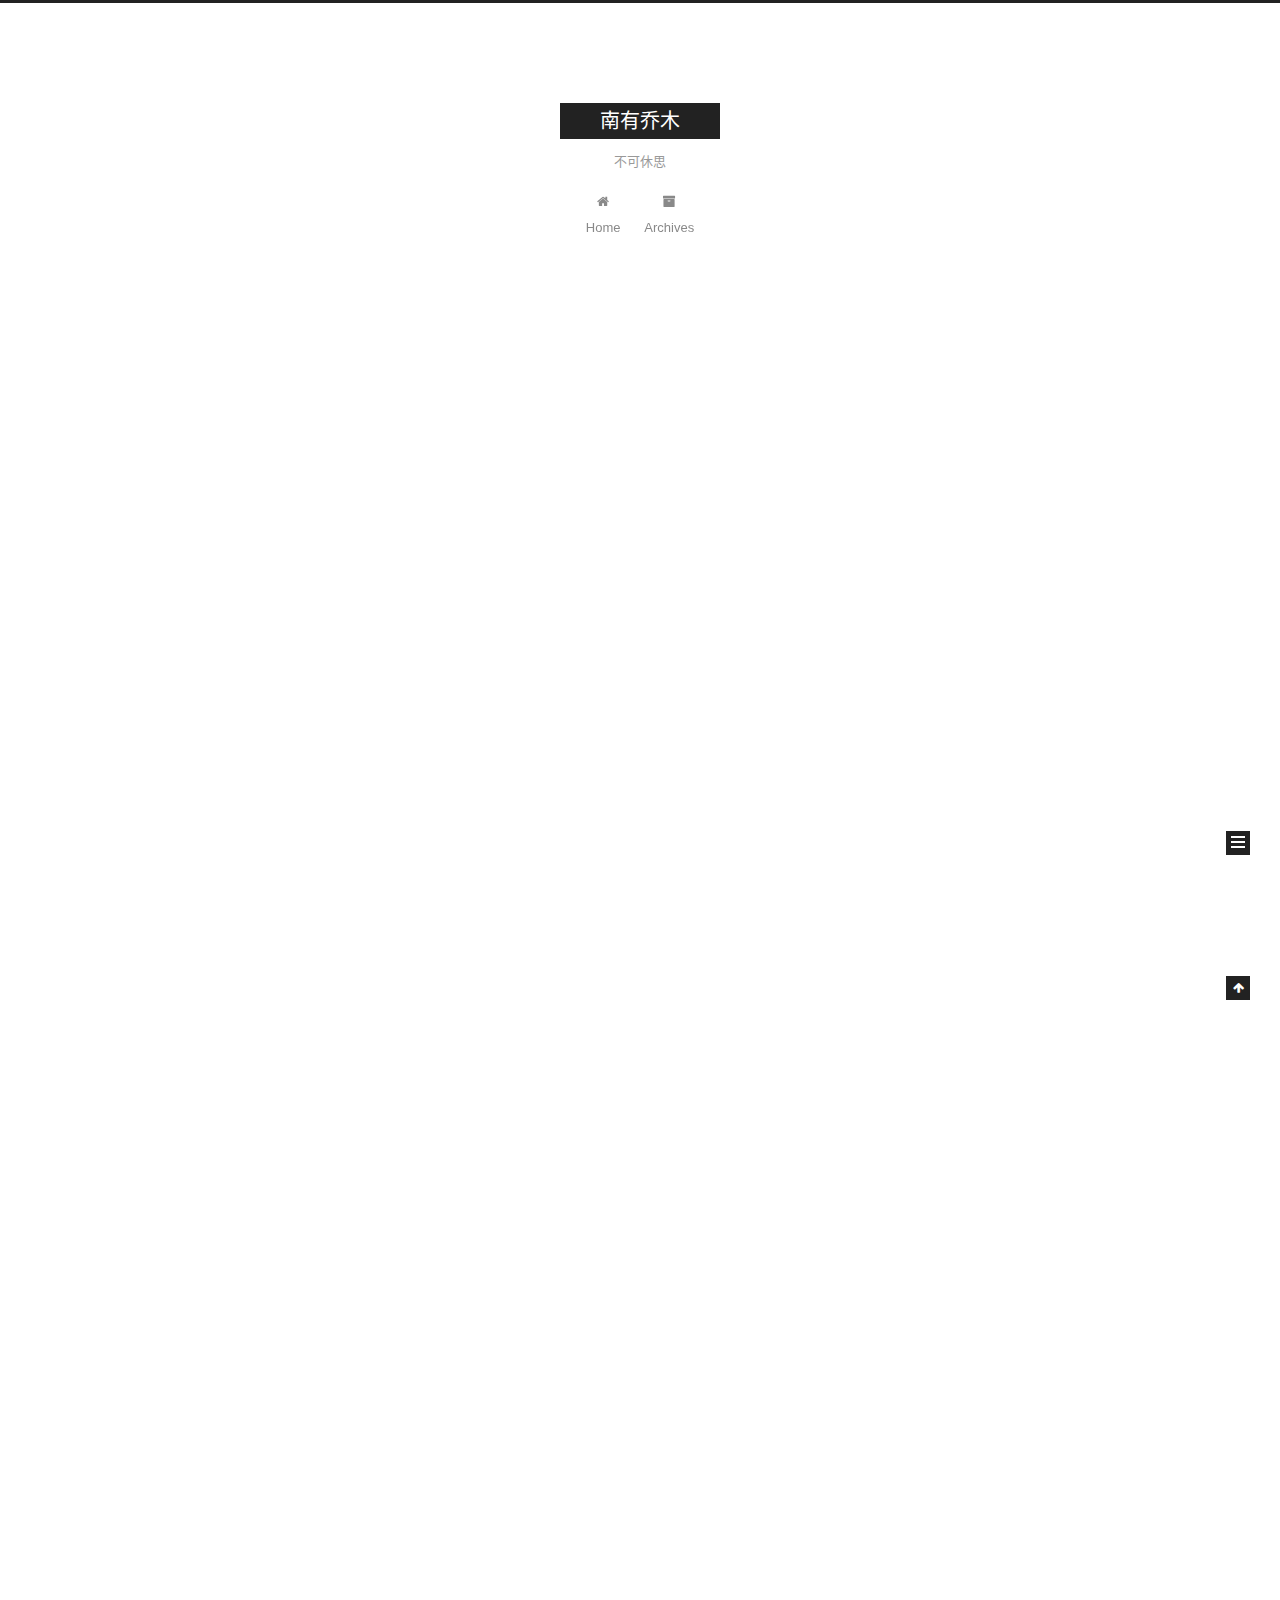
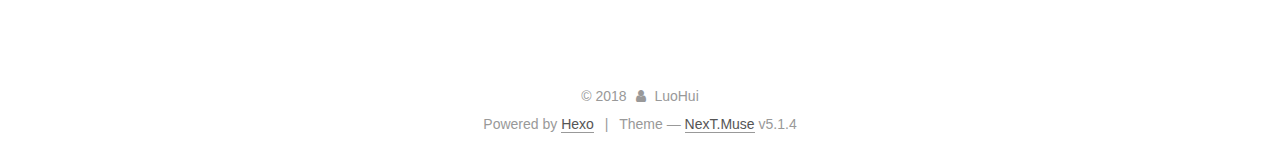
==== commit bb087f82: "Site updated: 2018-07-10 08:07:13" ====
--- a/index.html
+++ b/index.html
@@ -1,133 +1,426 @@
 <!DOCTYPE html>
-<html>
+
+
+
+  
+
+
+<html class="theme-next muse use-motion" lang="zh-CN">
 <head>
-  <meta charset="utf-8">
-  
-
-  
-  <title>南有乔木</title>
-  <meta name="viewport" content="width=device-width, initial-scale=1, maximum-scale=1">
-  <meta property="og:type" content="website">
+  <meta charset="UTF-8"/>
+<meta http-equiv="X-UA-Compatible" content="IE=edge" />
+<meta name="viewport" content="width=device-width, initial-scale=1, maximum-scale=1"/>
+<meta name="theme-color" content="#222">
+
+
+
+
+
+
+
+
+
+<meta http-equiv="Cache-Control" content="no-transform" />
+<meta http-equiv="Cache-Control" content="no-siteapp" />
+
+
+
+
+
+
+
+
+
+
+
+
+
+
+
+
+  
+  
+  <link href="/lib/fancybox/source/jquery.fancybox.css?v=2.1.5" rel="stylesheet" type="text/css" />
+
+
+
+
+
+
+
+<link href="/lib/font-awesome/css/font-awesome.min.css?v=4.6.2" rel="stylesheet" type="text/css" />
+
+<link href="/css/main.css?v=5.1.4" rel="stylesheet" type="text/css" />
+
+
+  <link rel="apple-touch-icon" sizes="180x180" href="/images/apple-touch-icon-next.png?v=5.1.4">
+
+
+  <link rel="icon" type="image/png" sizes="32x32" href="/images/favicon-32x32-next.png?v=5.1.4">
+
+
+  <link rel="icon" type="image/png" sizes="16x16" href="/images/favicon-16x16-next.png?v=5.1.4">
+
+
+  <link rel="mask-icon" href="/images/logo.svg?v=5.1.4" color="#222">
+
+
+
+
+
+  <meta name="keywords" content="Hexo, NexT" />
+
+
+
+
+
+
+
+
+
+
+<meta property="og:type" content="website">
 <meta property="og:title" content="南有乔木">
 <meta property="og:url" content="http://yoursite.com/index.html">
 <meta property="og:site_name" content="南有乔木">
 <meta property="og:locale" content="zh-CN">
 <meta name="twitter:card" content="summary">
 <meta name="twitter:title" content="南有乔木">
-  
-    <link rel="alternate" href="/atom.xml" title="南有乔木" type="application/atom+xml">
-  
-  
-    <link rel="icon" href="/favicon.png">
-  
-  
-    <link href="//fonts.googleapis.com/css?family=Source+Code+Pro" rel="stylesheet" type="text/css">
-  
-  <link rel="stylesheet" href="/css/style.css">
+
+
+
+<script type="text/javascript" id="hexo.configurations">
+  var NexT = window.NexT || {};
+  var CONFIG = {
+    root: '/',
+    scheme: 'Muse',
+    version: '5.1.4',
+    sidebar: {"position":"left","display":"post","offset":12,"b2t":false,"scrollpercent":false,"onmobile":false},
+    fancybox: true,
+    tabs: true,
+    motion: {"enable":true,"async":false,"transition":{"post_block":"fadeIn","post_header":"slideDownIn","post_body":"slideDownIn","coll_header":"slideLeftIn","sidebar":"slideUpIn"}},
+    duoshuo: {
+      userId: '0',
+      author: 'Author'
+    },
+    algolia: {
+      applicationID: '',
+      apiKey: '',
+      indexName: '',
+      hits: {"per_page":10},
+      labels: {"input_placeholder":"Search for Posts","hits_empty":"We didn't find any results for the search: ${query}","hits_stats":"${hits} results found in ${time} ms"}
+    }
+  };
+</script>
+
+
+
+  <link rel="canonical" href="http://yoursite.com/"/>
+
+
+
+
+
+  <title>南有乔木</title>
+  
+
+
+
+
+
+
+
+
 </head>
 
-<body>
-  <div id="container">
-    <div id="wrap">
-      <header id="header">
-  <div id="banner"></div>
-  <div id="header-outer" class="outer">
-    <div id="header-title" class="inner">
-      <h1 id="logo-wrap">
-        <a href="/" id="logo">南有乔木</a>
-      </h1>
-      
-        <h2 id="subtitle-wrap">
-          <a href="/" id="subtitle">不可休思</a>
-        </h2>
-      
+<body itemscope itemtype="http://schema.org/WebPage" lang="zh-CN">
+
+  
+  
+    
+  
+
+  <div class="container sidebar-position-left 
+  page-home">
+    <div class="headband"></div>
+
+    <header id="header" class="header" itemscope itemtype="http://schema.org/WPHeader">
+      <div class="header-inner"><div class="site-brand-wrapper">
+  <div class="site-meta ">
+    
+
+    <div class="custom-logo-site-title">
+      <a href="/"  class="brand" rel="start">
+        <span class="logo-line-before"><i></i></span>
+        <span class="site-title">南有乔木</span>
+        <span class="logo-line-after"><i></i></span>
+      </a>
     </div>
-    <div id="header-inner" class="inner">
-      <nav id="main-nav">
-        <a id="main-nav-toggle" class="nav-icon"></a>
-        
-          <a class="main-nav-link" href="/">Home</a>
-        
-          <a class="main-nav-link" href="/archives">Archives</a>
-        
-      </nav>
-      <nav id="sub-nav">
-        
-          <a id="nav-rss-link" class="nav-icon" href="/atom.xml" title="RSS Feed"></a>
-        
-        <a id="nav-search-btn" class="nav-icon" title="搜索"></a>
-      </nav>
-      <div id="search-form-wrap">
-        <form action="//google.com/search" method="get" accept-charset="UTF-8" class="search-form"><input type="search" name="q" class="search-form-input" placeholder="Search"><button type="submit" class="search-form-submit">&#xF002;</button><input type="hidden" name="sitesearch" value="http://yoursite.com"></form>
-      </div>
+      
+        <p class="site-subtitle">不可休思</p>
+      
+  </div>
+
+  <div class="site-nav-toggle">
+    <button>
+      <span class="btn-bar"></span>
+      <span class="btn-bar"></span>
+      <span class="btn-bar"></span>
+    </button>
+  </div>
+</div>
+
+<nav class="site-nav">
+  
+
+  
+    <ul id="menu" class="menu">
+      
+        
+        <li class="menu-item menu-item-home">
+          <a href="/" rel="section">
+            
+              <i class="menu-item-icon fa fa-fw fa-home"></i> <br />
+            
+            Home
+          </a>
+        </li>
+      
+        
+        <li class="menu-item menu-item-archives">
+          <a href="/archives/" rel="section">
+            
+              <i class="menu-item-icon fa fa-fw fa-archive"></i> <br />
+            
+            Archives
+          </a>
+        </li>
+      
+
+      
+    </ul>
+  
+
+  
+</nav>
+
+
+
+ </div>
+    </header>
+
+    <main id="main" class="main">
+      <div class="main-inner">
+        <div class="content-wrap">
+          <div id="content" class="content">
+            
+  <section id="posts" class="posts-expand">
+    
+      
+
+  
+
+  
+  
+  
+
+  <article class="post post-type-normal" itemscope itemtype="http://schema.org/Article">
+  
+  
+  
+  <div class="post-block">
+    <link itemprop="mainEntityOfPage" href="http://yoursite.com/2018/07/07/子衿/">
+
+    <span hidden itemprop="author" itemscope itemtype="http://schema.org/Person">
+      <meta itemprop="name" content="LuoHui">
+      <meta itemprop="description" content="">
+      <meta itemprop="image" content="/images/avatar.gif">
+    </span>
+
+    <span hidden itemprop="publisher" itemscope itemtype="http://schema.org/Organization">
+      <meta itemprop="name" content="南有乔木">
+    </span>
+
+    
+      <header class="post-header">
+
+        
+        
+          <h1 class="post-title" itemprop="name headline">
+                
+                <a class="post-title-link" href="/2018/07/07/子衿/" itemprop="url">子衿</a></h1>
+        
+
+        <div class="post-meta">
+          <span class="post-time">
+            
+              <span class="post-meta-item-icon">
+                <i class="fa fa-calendar-o"></i>
+              </span>
+              
+                <span class="post-meta-item-text">Posted on</span>
+              
+              <time title="Post created" itemprop="dateCreated datePublished" datetime="2018-07-07T15:51:06+08:00">
+                2018-07-07
+              </time>
+            
+
+            
+
+            
+          </span>
+
+          
+
+          
+            
+          
+
+          
+          
+
+          
+
+          
+
+          
+
+        </div>
+      </header>
+    
+
+    
+    
+    
+    <div class="post-body" itemprop="articleBody">
+
+      
+      
+
+      
+        
+          
+            <p>黄色大门<br> 哈哈</p>
+
+          
+        
+      
     </div>
-  </div>
-</header>
-      <div class="outer">
-        <section id="main">
-  
-    <article id="post-子衿" class="article article-type-post" itemscope itemprop="blogPost">
-  <div class="article-meta">
-    <a href="/2018/07/07/子衿/" class="article-date">
-  <time datetime="2018-07-07T07:51:06.000Z" itemprop="datePublished">2018-07-07</time>
-</a>
-    
-  </div>
-  <div class="article-inner">
-    
-    
-      <header class="article-header">
-        
-  
-    <h1 itemprop="name">
-      <a class="article-title" href="/2018/07/07/子衿/">子衿</a>
-    </h1>
-  
-
-      </header>
-    
-    <div class="article-entry" itemprop="articleBody">
-      
-        <p>黄色大门<br> 哈哈</p>
-
-      
-    </div>
-    <footer class="article-footer">
-      <a data-url="http://yoursite.com/2018/07/07/子衿/" data-id="cjjbbpnu60001rwuw87hhvgvv" class="article-share-link">Share</a>
-      
-      
-  <ul class="article-tag-list"><li class="article-tag-list-item"><a class="article-tag-list-link" href="/tags/悠悠我心/">悠悠我心</a></li></ul>
-
+    
+    
+    
+
+    
+
+    
+
+    
+
+    <footer class="post-footer">
+      
+
+      
+
+      
+
+      
+      
+        <div class="post-eof"></div>
+      
     </footer>
   </div>
   
-</article>
-
-
-  
-    <article id="post-hello-world" class="article article-type-post" itemscope itemprop="blogPost">
-  <div class="article-meta">
-    <a href="/2018/07/07/hello-world/" class="article-date">
-  <time datetime="2018-07-07T07:27:08.262Z" itemprop="datePublished">2018-07-07</time>
-</a>
-    
-  </div>
-  <div class="article-inner">
-    
-    
-      <header class="article-header">
-        
-  
-    <h1 itemprop="name">
-      <a class="article-title" href="/2018/07/07/hello-world/">Hello World</a>
-    </h1>
-  
-
+  
+  
+  </article>
+
+
+    
+      
+
+  
+
+  
+  
+  
+
+  <article class="post post-type-normal" itemscope itemtype="http://schema.org/Article">
+  
+  
+  
+  <div class="post-block">
+    <link itemprop="mainEntityOfPage" href="http://yoursite.com/2018/07/07/hello-world/">
+
+    <span hidden itemprop="author" itemscope itemtype="http://schema.org/Person">
+      <meta itemprop="name" content="LuoHui">
+      <meta itemprop="description" content="">
+      <meta itemprop="image" content="/images/avatar.gif">
+    </span>
+
+    <span hidden itemprop="publisher" itemscope itemtype="http://schema.org/Organization">
+      <meta itemprop="name" content="南有乔木">
+    </span>
+
+    
+      <header class="post-header">
+
+        
+        
+          <h1 class="post-title" itemprop="name headline">
+                
+                <a class="post-title-link" href="/2018/07/07/hello-world/" itemprop="url">Hello World</a></h1>
+        
+
+        <div class="post-meta">
+          <span class="post-time">
+            
+              <span class="post-meta-item-icon">
+                <i class="fa fa-calendar-o"></i>
+              </span>
+              
+                <span class="post-meta-item-text">Posted on</span>
+              
+              <time title="Post created" itemprop="dateCreated datePublished" datetime="2018-07-07T15:27:08+08:00">
+                2018-07-07
+              </time>
+            
+
+            
+
+            
+          </span>
+
+          
+
+          
+            
+          
+
+          
+          
+
+          
+
+          
+
+          
+
+        </div>
       </header>
     
-    <div class="article-entry" itemprop="articleBody">
-      
-        <p>Welcome to <a href="https://hexo.io/" target="_blank" rel="noopener">Hexo</a>! This is your very first post. Check <a href="https://hexo.io/docs/" target="_blank" rel="noopener">documentation</a> for more info. If you get any problems when using Hexo, you can find the answer in <a href="https://hexo.io/docs/troubleshooting.html" target="_blank" rel="noopener">troubleshooting</a> or you can ask me on <a href="https://github.com/hexojs/hexo/issues" target="_blank" rel="noopener">GitHub</a>.</p>
+
+    
+    
+    
+    <div class="post-body" itemprop="articleBody">
+
+      
+      
+
+      
+        
+          
+            <p>Welcome to <a href="https://hexo.io/" target="_blank" rel="noopener">Hexo</a>! This is your very first post. Check <a href="https://hexo.io/docs/" target="_blank" rel="noopener">documentation</a> for more info. If you get any problems when using Hexo, you can find the answer in <a href="https://hexo.io/docs/troubleshooting.html" target="_blank" rel="noopener">troubleshooting</a> or you can ask me on <a href="https://github.com/hexojs/hexo/issues" target="_blank" rel="noopener">GitHub</a>.</p>
 <h2 id="Quick-Start"><a href="#Quick-Start" class="headerlink" title="Quick Start"></a>Quick Start</h2><h3 id="Create-a-new-post"><a href="#Create-a-new-post" class="headerlink" title="Create a new post"></a>Create a new post</h3><figure class="highlight bash"><table><tr><td class="gutter"><pre><span class="line">1</span><br></pre></td><td class="code"><pre><span class="line">$ hexo new <span class="string">"My New Post"</span></span><br></pre></td></tr></table></figure>
 <p>More info: <a href="https://hexo.io/docs/writing.html" target="_blank" rel="noopener">Writing</a></p>
 <h3 id="Run-server"><a href="#Run-server" class="headerlink" title="Run server"></a>Run server</h3><figure class="highlight bash"><table><tr><td class="gutter"><pre><span class="line">1</span><br></pre></td><td class="code"><pre><span class="line">$ hexo server</span><br></pre></td></tr></table></figure>
@@ -137,109 +430,316 @@
 <h3 id="Deploy-to-remote-sites"><a href="#Deploy-to-remote-sites" class="headerlink" title="Deploy to remote sites"></a>Deploy to remote sites</h3><figure class="highlight bash"><table><tr><td class="gutter"><pre><span class="line">1</span><br></pre></td><td class="code"><pre><span class="line">$ hexo deploy</span><br></pre></td></tr></table></figure>
 <p>More info: <a href="https://hexo.io/docs/deployment.html" target="_blank" rel="noopener">Deployment</a></p>
 
+          
+        
       
     </div>
-    <footer class="article-footer">
-      <a data-url="http://yoursite.com/2018/07/07/hello-world/" data-id="cjjbbpnu60000rwuwsebs2nca" class="article-share-link">Share</a>
-      
+    
+    
+    
+
+    
+
+    
+
+    
+
+    <footer class="post-footer">
+      
+
+      
+
+      
+
+      
+      
+        <div class="post-eof"></div>
       
     </footer>
   </div>
   
-</article>
-
-
-  
-
-
-</section>
-        
-          <aside id="sidebar">
-  
-    
-
-  
-    
-  <div class="widget-wrap">
-    <h3 class="widget-title">标签</h3>
-    <div class="widget">
-      <ul class="tag-list"><li class="tag-list-item"><a class="tag-list-link" href="/tags/悠悠我心/">悠悠我心</a></li></ul>
+  
+  
+  </article>
+
+
+    
+  </section>
+
+  
+
+
+          </div>
+          
+
+
+          
+
+        </div>
+        
+          
+  
+  <div class="sidebar-toggle">
+    <div class="sidebar-toggle-line-wrap">
+      <span class="sidebar-toggle-line sidebar-toggle-line-first"></span>
+      <span class="sidebar-toggle-line sidebar-toggle-line-middle"></span>
+      <span class="sidebar-toggle-line sidebar-toggle-line-last"></span>
     </div>
   </div>
 
-
-  
-    
-  <div class="widget-wrap">
-    <h3 class="widget-title">标签云</h3>
-    <div class="widget tagcloud">
-      <a href="/tags/悠悠我心/" style="font-size: 10px;">悠悠我心</a>
+  <aside id="sidebar" class="sidebar">
+    
+    <div class="sidebar-inner">
+
+      
+
+      
+
+      <section class="site-overview-wrap sidebar-panel sidebar-panel-active">
+        <div class="site-overview">
+          <div class="site-author motion-element" itemprop="author" itemscope itemtype="http://schema.org/Person">
+            
+              <p class="site-author-name" itemprop="name">LuoHui</p>
+              <p class="site-description motion-element" itemprop="description"></p>
+          </div>
+
+          <nav class="site-state motion-element">
+
+            
+              <div class="site-state-item site-state-posts">
+              
+                <a href="/archives/">
+              
+                  <span class="site-state-item-count">2</span>
+                  <span class="site-state-item-name">posts</span>
+                </a>
+              </div>
+            
+
+            
+
+            
+              
+              
+              <div class="site-state-item site-state-tags">
+                
+                  <span class="site-state-item-count">1</span>
+                  <span class="site-state-item-name">tags</span>
+                
+              </div>
+            
+
+          </nav>
+
+          
+
+          
+
+          
+          
+
+          
+          
+
+          
+
+        </div>
+      </section>
+
+      
+
+      
+
     </div>
+  </aside>
+
+
+        
+      </div>
+    </main>
+
+    <footer id="footer" class="footer">
+      <div class="footer-inner">
+        <div class="copyright">&copy; <span itemprop="copyrightYear">2018</span>
+  <span class="with-love">
+    <i class="fa fa-user"></i>
+  </span>
+  <span class="author" itemprop="copyrightHolder">LuoHui</span>
+
+  
+</div>
+
+
+  <div class="powered-by">Powered by <a class="theme-link" target="_blank" href="https://hexo.io">Hexo</a></div>
+
+
+
+  <span class="post-meta-divider">|</span>
+
+
+
+  <div class="theme-info">Theme &mdash; <a class="theme-link" target="_blank" href="https://github.com/iissnan/hexo-theme-next">NexT.Muse</a> v5.1.4</div>
+
+
+
+
+        
+
+
+
+
+
+
+
+        
+      </div>
+    </footer>
+
+    
+      <div class="back-to-top">
+        <i class="fa fa-arrow-up"></i>
+        
+      </div>
+    
+
+    
+
   </div>
 
   
-    
-  <div class="widget-wrap">
-    <h3 class="widget-title">归档</h3>
-    <div class="widget">
-      <ul class="archive-list"><li class="archive-list-item"><a class="archive-list-link" href="/archives/2018/07/">七月 2018</a></li></ul>
-    </div>
-  </div>
-
-
-  
-    
-  <div class="widget-wrap">
-    <h3 class="widget-title">最新文章</h3>
-    <div class="widget">
-      <ul>
-        
-          <li>
-            <a href="/2018/07/07/子衿/">子衿</a>
-          </li>
-        
-          <li>
-            <a href="/2018/07/07/hello-world/">Hello World</a>
-          </li>
-        
-      </ul>
-    </div>
-  </div>
-
-  
-</aside>
-        
-      </div>
-      <footer id="footer">
-  
-  <div class="outer">
-    <div id="footer-info" class="inner">
-      &copy; 2018 LuoHui<br>
-      Powered by <a href="http://hexo.io/" target="_blank">Hexo</a>
-    </div>
-  </div>
-</footer>
-    </div>
-    <nav id="mobile-nav">
-  
-    <a href="/" class="mobile-nav-link">Home</a>
-  
-    <a href="/archives" class="mobile-nav-link">Archives</a>
-  
-</nav>
-    
-
-<script src="//ajax.googleapis.com/ajax/libs/jquery/2.0.3/jquery.min.js"></script>
-
-
-  <link rel="stylesheet" href="/fancybox/jquery.fancybox.css">
-  <script src="/fancybox/jquery.fancybox.pack.js"></script>
-
-
-<script src="/js/script.js"></script>
-
-
-
-  </div>
+
+<script type="text/javascript">
+  if (Object.prototype.toString.call(window.Promise) !== '[object Function]') {
+    window.Promise = null;
+  }
+</script>
+
+
+
+
+
+
+
+
+
+  
+
+
+
+
+
+
+
+
+
+
+
+
+  
+  
+    <script type="text/javascript" src="/lib/jquery/index.js?v=2.1.3"></script>
+  
+
+  
+  
+    <script type="text/javascript" src="/lib/fastclick/lib/fastclick.min.js?v=1.0.6"></script>
+  
+
+  
+  
+    <script type="text/javascript" src="/lib/jquery_lazyload/jquery.lazyload.js?v=1.9.7"></script>
+  
+
+  
+  
+    <script type="text/javascript" src="/lib/velocity/velocity.min.js?v=1.2.1"></script>
+  
+
+  
+  
+    <script type="text/javascript" src="/lib/velocity/velocity.ui.min.js?v=1.2.1"></script>
+  
+
+  
+  
+    <script type="text/javascript" src="/lib/fancybox/source/jquery.fancybox.pack.js?v=2.1.5"></script>
+  
+
+
+  
+
+
+  <script type="text/javascript" src="/js/src/utils.js?v=5.1.4"></script>
+
+  <script type="text/javascript" src="/js/src/motion.js?v=5.1.4"></script>
+
+
+
+  
+  
+
+  
+
+  
+
+
+  <script type="text/javascript" src="/js/src/bootstrap.js?v=5.1.4"></script>
+
+
+
+  
+
+
+  
+
+
+
+
+	
+
+
+
+
+
+  
+
+
+
+
+
+  
+
+
+
+
+
+
+
+
+
+
+
+
+  
+
+
+
+
+
+  
+
+  
+
+  
+
+  
+  
+
+  
+
+  
+
+  
+
 </body>
-</html>+</html>
--- a/css/main.css
+++ b/css/main.css
@@ -0,0 +1,2662 @@
+/* normalize.css v3.0.2 | MIT License | git.io/normalize */
+html {
+  font-family: sans-serif; /* 1 */
+  -ms-text-size-adjust: 100%; /* 2 */
+  -webkit-text-size-adjust: 100%; /* 2 */
+}
+body {
+  margin: 0;
+}
+article,
+aside,
+details,
+figcaption,
+figure,
+footer,
+header,
+hgroup,
+main,
+menu,
+nav,
+section,
+summary {
+  display: block;
+}
+audio,
+canvas,
+progress,
+video {
+  display: inline-block; /* 1 */
+  vertical-align: baseline; /* 2 */
+}
+audio:not([controls]) {
+  display: none;
+  height: 0;
+}
+[hidden],
+template {
+  display: none;
+}
+a {
+  background-color: transparent;
+}
+a:active,
+a:hover {
+  outline: 0;
+}
+abbr[title] {
+  border-bottom: 1px dotted;
+}
+b,
+strong {
+  font-weight: bold;
+}
+dfn {
+  font-style: italic;
+}
+h1 {
+  font-size: 2em;
+  margin: 0.67em 0;
+}
+mark {
+  background: #ff0;
+  color: #000;
+}
+small {
+  font-size: 80%;
+}
+sub,
+sup {
+  font-size: 75%;
+  line-height: 0;
+  position: relative;
+  vertical-align: baseline;
+}
+sup {
+  top: -0.5em;
+}
+sub {
+  bottom: -0.25em;
+}
+img {
+  border: 0;
+}
+svg:not(:root) {
+  overflow: hidden;
+}
+figure {
+  margin: 1em 40px;
+}
+hr {
+  -moz-box-sizing: content-box;
+  box-sizing: content-box;
+  height: 0;
+}
+pre {
+  overflow: auto;
+}
+code,
+kbd,
+pre,
+samp {
+  font-family: monospace, monospace;
+  font-size: 1em;
+}
+button,
+input,
+optgroup,
+select,
+textarea {
+  color: inherit; /* 1 */
+  font: inherit; /* 2 */
+  margin: 0; /* 3 */
+}
+button {
+  overflow: visible;
+}
+button,
+select {
+  text-transform: none;
+}
+button,
+html input[type="button"],
+input[type="reset"],
+input[type="submit"] {
+  -webkit-appearance: button; /* 2 */
+  cursor: pointer; /* 3 */
+}
+button[disabled],
+html input[disabled] {
+  cursor: default;
+}
+button::-moz-focus-inner,
+input::-moz-focus-inner {
+  border: 0;
+  padding: 0;
+}
+input {
+  line-height: normal;
+}
+input[type="checkbox"],
+input[type="radio"] {
+  box-sizing: border-box; /* 1 */
+  padding: 0; /* 2 */
+}
+input[type="number"]::-webkit-inner-spin-button,
+input[type="number"]::-webkit-outer-spin-button {
+  height: auto;
+}
+input[type="search"] {
+  -webkit-appearance: textfield; /* 1 */
+  -moz-box-sizing: content-box;
+  -webkit-box-sizing: content-box; /* 2 */
+  box-sizing: content-box;
+}
+input[type="search"]::-webkit-search-cancel-button,
+input[type="search"]::-webkit-search-decoration {
+  -webkit-appearance: none;
+}
+fieldset {
+  border: 1px solid #c0c0c0;
+  margin: 0 2px;
+  padding: 0.35em 0.625em 0.75em;
+}
+legend {
+  border: 0; /* 1 */
+  padding: 0; /* 2 */
+}
+textarea {
+  overflow: auto;
+}
+optgroup {
+  font-weight: bold;
+}
+table {
+  border-collapse: collapse;
+  border-spacing: 0;
+}
+td,
+th {
+  padding: 0;
+}
+::selection {
+  background: #262a30;
+  color: #fff;
+}
+body {
+  position: relative;
+  font-family: 'Lato', "PingFang SC", "Microsoft YaHei", sans-serif;
+  font-size: 14px;
+  line-height: 2;
+  color: #555;
+  background: #fff;
+}
+@media (max-width: 767px) {
+  body {
+    padding-right: 0 !important;
+  }
+}
+@media (min-width: 768px) and (max-width: 991px) {
+  body {
+    padding-right: 0 !important;
+  }
+}
+@media (min-width: 1600px) {
+  body {
+    font-size: 16px;
+  }
+}
+h1,
+h2,
+h3,
+h4,
+h5,
+h6 {
+  margin: 0;
+  padding: 0;
+  font-weight: bold;
+  line-height: 1.5;
+  font-family: 'Lato', "PingFang SC", "Microsoft YaHei", sans-serif;
+}
+h2,
+h3,
+h4,
+h5,
+h6 {
+  margin: 20px 0 15px;
+}
+h1 {
+  font-size: 22px;
+}
+@media (max-width: 767px) {
+  h1 {
+    font-size: 18px;
+  }
+}
+h2 {
+  font-size: 20px;
+}
+@media (max-width: 767px) {
+  h2 {
+    font-size: 16px;
+  }
+}
+h3 {
+  font-size: 18px;
+}
+@media (max-width: 767px) {
+  h3 {
+    font-size: 14px;
+  }
+}
+h4 {
+  font-size: 16px;
+}
+@media (max-width: 767px) {
+  h4 {
+    font-size: 12px;
+  }
+}
+h5 {
+  font-size: 14px;
+}
+@media (max-width: 767px) {
+  h5 {
+    font-size: 10px;
+  }
+}
+h6 {
+  font-size: 12px;
+}
+@media (max-width: 767px) {
+  h6 {
+    font-size: 8px;
+  }
+}
+p {
+  margin: 0 0 20px 0;
+}
+a {
+  color: #555;
+  text-decoration: none;
+  outline: none;
+  border-bottom: 1px solid #999;
+  word-wrap: break-word;
+}
+a:hover {
+  color: #222;
+  border-bottom-color: #222;
+}
+blockquote {
+  margin: 0;
+  padding: 0;
+}
+img {
+  display: block;
+  margin: auto;
+  max-width: 100%;
+  height: auto;
+}
+hr {
+  margin: 40px 0;
+  height: 3px;
+  border: none;
+  background-color: #ddd;
+  background-image: repeating-linear-gradient(-45deg, #fff, #fff 4px, transparent 4px, transparent 8px);
+}
+blockquote {
+  padding: 0 15px;
+  color: #666;
+  border-left: 4px solid #ddd;
+}
+blockquote cite::before {
+  content: "-";
+  padding: 0 5px;
+}
+dt {
+  font-weight: 700;
+}
+dd {
+  margin: 0;
+  padding: 0;
+}
+kbd {
+  border: 1px solid #ccc;
+  border-radius: 0.2em;
+  box-shadow: 0.1em 0.1em 0.2em rgba(0,0,0,0.1);
+  background-color: #f9f9f9;
+  font-family: inherit;
+  background-image: -webkit-linear-gradient(top, #eee, #fff, #eee);
+  padding: 0.1em 0.3em;
+  white-space: nowrap;
+}
+.text-left {
+  text-align: left;
+}
+.text-center {
+  text-align: center;
+}
+.text-right {
+  text-align: right;
+}
+.text-justify {
+  text-align: justify;
+}
+.text-nowrap {
+  white-space: nowrap;
+}
+.text-lowercase {
+  text-transform: lowercase;
+}
+.text-uppercase {
+  text-transform: uppercase;
+}
+.text-capitalize {
+  text-transform: capitalize;
+}
+.center-block {
+  display: block;
+  margin-left: auto;
+  margin-right: auto;
+}
+.clearfix:before,
+.clearfix:after {
+  content: " ";
+  display: table;
+}
+.clearfix:after {
+  clear: both;
+}
+.pullquote {
+  width: 45%;
+}
+.pullquote.left {
+  float: left;
+  margin-left: 5px;
+  margin-right: 10px;
+}
+.pullquote.right {
+  float: right;
+  margin-left: 10px;
+  margin-right: 5px;
+}
+.affix.affix.affix {
+  position: fixed;
+}
+.translation {
+  margin-top: -20px;
+  font-size: 14px;
+  color: #999;
+}
+.scrollbar-measure {
+  width: 100px;
+  height: 100px;
+  overflow: scroll;
+  position: absolute;
+  top: -9999px;
+}
+.use-motion .motion-element {
+  opacity: 0;
+}
+table {
+  margin: 20px 0;
+  width: 100%;
+  border-collapse: collapse;
+  border-spacing: 0;
+  border: 1px solid #ddd;
+  font-size: 14px;
+  table-layout: fixed;
+  word-wrap: break-all;
+}
+table>tbody>tr:nth-of-type(odd) {
+  background-color: #f9f9f9;
+}
+table>tbody>tr:hover {
+  background-color: #f5f5f5;
+}
+caption,
+th,
+td {
+  padding: 8px;
+  text-align: left;
+  vertical-align: middle;
+  font-weight: normal;
+}
+th,
+td {
+  border-bottom: 3px solid #ddd;
+  border-right: 1px solid #eee;
+}
+th {
+  padding-bottom: 10px;
+  font-weight: 700;
+}
+td {
+  border-bottom-width: 1px;
+}
+html,
+body {
+  height: 100%;
+}
+.container {
+  position: relative;
+  min-height: 100%;
+}
+.header-inner {
+  margin: 0 auto;
+  padding: 100px 0 70px;
+  width: 700px;
+}
+@media (min-width: 1600px) {
+  .container .header-inner {
+    width: 900px;
+  }
+}
+.main {
+  padding-bottom: 150px;
+}
+.main-inner {
+  margin: 0 auto;
+  width: 700px;
+}
+@media (min-width: 1600px) {
+  .container .main-inner {
+    width: 900px;
+  }
+}
+.footer {
+  position: absolute;
+  left: 0;
+  bottom: 0;
+  width: 100%;
+  min-height: 50px;
+}
+.footer-inner {
+  box-sizing: border-box;
+  margin: 20px auto;
+  width: 700px;
+}
+@media (min-width: 1600px) {
+  .container .footer-inner {
+    width: 900px;
+  }
+}
+pre,
+.highlight {
+  overflow: auto;
+  margin: 20px 0;
+  padding: 0;
+  font-size: 13px;
+  color: #4d4d4c;
+  background: #f7f7f7;
+  line-height: 1.6;
+}
+pre,
+code {
+  font-family: consolas, Menlo, "PingFang SC", "Microsoft YaHei", monospace;
+}
+code {
+  padding: 2px 4px;
+  word-wrap: break-word;
+  color: #555;
+  background: #eee;
+  border-radius: 3px;
+  font-size: 13px;
+}
+pre {
+  padding: 10px;
+}
+pre code {
+  padding: 0;
+  color: #4d4d4c;
+  background: none;
+  text-shadow: none;
+}
+.highlight {
+  border-radius: 1px;
+}
+.highlight pre {
+  border: none;
+  margin: 0;
+  padding: 10px 0;
+}
+.highlight table {
+  margin: 0;
+  width: auto;
+  border: none;
+}
+.highlight td {
+  border: none;
+  padding: 0;
+}
+.highlight figcaption {
+  font-size: 1em;
+  color: #4d4d4c;
+  line-height: 1em;
+  margin-bottom: 1em;
+}
+.highlight figcaption:before,
+.highlight figcaption:after {
+  content: " ";
+  display: table;
+}
+.highlight figcaption:after {
+  clear: both;
+}
+.highlight figcaption a {
+  float: right;
+  color: #4d4d4c;
+}
+.highlight figcaption a:hover {
+  border-bottom-color: #4d4d4c;
+}
+.highlight .gutter pre {
+  padding-left: 10px;
+  padding-right: 10px;
+  color: #869194;
+  text-align: right;
+  background-color: #eff2f3;
+}
+.highlight .code pre {
+  width: 100%;
+  padding-left: 10px;
+  padding-right: 10px;
+  background-color: #f7f7f7;
+}
+.highlight .line {
+  height: 20px;
+}
+.gutter {
+  -webkit-user-select: none;
+  -moz-user-select: none;
+  -ms-user-select: none;
+  user-select: none;
+}
+.gist table {
+  width: auto;
+}
+.gist table td {
+  border: none;
+}
+pre .deletion {
+  background: #fdd;
+}
+pre .addition {
+  background: #dfd;
+}
+pre .meta {
+  color: #8959a8;
+}
+pre .comment {
+  color: #8e908c;
+}
+pre .variable,
+pre .attribute,
+pre .tag,
+pre .regexp,
+pre .ruby .constant,
+pre .xml .tag .title,
+pre .xml .pi,
+pre .xml .doctype,
+pre .html .doctype,
+pre .css .id,
+pre .css .class,
+pre .css .pseudo {
+  color: #c82829;
+}
+pre .number,
+pre .preprocessor,
+pre .built_in,
+pre .literal,
+pre .params,
+pre .constant,
+pre .command {
+  color: #f5871f;
+}
+pre .ruby .class .title,
+pre .css .rules .attribute,
+pre .string,
+pre .value,
+pre .inheritance,
+pre .header,
+pre .ruby .symbol,
+pre .xml .cdata,
+pre .special,
+pre .number,
+pre .formula {
+  color: #718c00;
+}
+pre .title,
+pre .css .hexcolor {
+  color: #3e999f;
+}
+pre .function,
+pre .python .decorator,
+pre .python .title,
+pre .ruby .function .title,
+pre .ruby .title .keyword,
+pre .perl .sub,
+pre .javascript .title,
+pre .coffeescript .title {
+  color: #4271ae;
+}
+pre .keyword,
+pre .javascript .function {
+  color: #8959a8;
+}
+.full-image.full-image.full-image.full-image {
+  border: none;
+  max-width: 100%;
+  width: auto;
+  margin: 20px auto 25px;
+}
+@media (min-width: 992px) {
+  .full-image.full-image.full-image.full-image {
+    max-width: none;
+    width: 110%;
+    margin: 25px -5%;
+  }
+}
+.blockquote-center,
+.page-home .post-type-quote blockquote,
+.page-post-detail .post-type-quote blockquote {
+  position: relative;
+  margin: 40px 0;
+  padding: 0;
+  border-left: none;
+  text-align: center;
+}
+.blockquote-center::before,
+.page-home .post-type-quote blockquote::before,
+.page-post-detail .post-type-quote blockquote::before,
+.blockquote-center::after,
+.page-home .post-type-quote blockquote::after,
+.page-post-detail .post-type-quote blockquote::after {
+  position: absolute;
+  content: ' ';
+  display: block;
+  width: 100%;
+  height: 24px;
+  opacity: 0.2;
+  background-repeat: no-repeat;
+  background-position: 0 -6px;
+  background-size: 22px 22px;
+}
+.blockquote-center::before,
+.page-home .post-type-quote blockquote::before,
+.page-post-detail .post-type-quote blockquote::before {
+  top: -20px;
+  background-image: url("../images/quote-l.svg");
+  border-top: 1px solid #ccc;
+}
+.blockquote-center::after,
+.page-home .post-type-quote blockquote::after,
+.page-post-detail .post-type-quote blockquote::after {
+  bottom: -20px;
+  background-image: url("../images/quote-r.svg");
+  border-bottom: 1px solid #ccc;
+  background-position: 100% 8px;
+}
+.blockquote-center p,
+.page-home .post-type-quote blockquote p,
+.page-post-detail .post-type-quote blockquote p,
+.blockquote-center div,
+.page-home .post-type-quote blockquote div,
+.page-post-detail .post-type-quote blockquote div {
+  text-align: center;
+}
+.post .post-body .group-picture img {
+  box-sizing: border-box;
+  padding: 0 3px;
+  border: none;
+}
+.post .group-picture-row {
+  overflow: hidden;
+  margin-top: 6px;
+}
+.post .group-picture-row:first-child {
+  margin-top: 0;
+}
+.post .group-picture-column {
+  float: left;
+}
+.page-post-detail .post-body .group-picture-column {
+  float: none;
+  margin-top: 10px;
+  width: auto !important;
+}
+.page-post-detail .post-body .group-picture-column img {
+  margin: 0 auto;
+}
+.page-archive .group-picture-container {
+  overflow: hidden;
+}
+.page-archive .group-picture-row {
+  float: left;
+}
+.page-archive .group-picture-row:first-child {
+  margin-top: 6px;
+}
+.page-archive .group-picture-column {
+  max-width: 150px;
+  max-height: 150px;
+}
+.post-body .note {
+  position: relative;
+  padding: 15px;
+  margin-bottom: 20px;
+  border: 1px solid #eee;
+  border-left-width: 5px;
+  border-radius: 3px;
+}
+.post-body .note h2,
+.post-body .note h3,
+.post-body .note h4,
+.post-body .note h5,
+.post-body .note h6 {
+  margin-top: 0;
+  margin-bottom: 0;
+  border-bottom: initial;
+  padding-top: 0 !important;
+}
+.post-body .note p:first-child,
+.post-body .note ul:first-child,
+.post-body .note ol:first-child,
+.post-body .note table:first-child,
+.post-body .note pre:first-child,
+.post-body .note blockquote:first-child {
+  margin-top: 0;
+}
+.post-body .note p:last-child,
+.post-body .note ul:last-child,
+.post-body .note ol:last-child,
+.post-body .note table:last-child,
+.post-body .note pre:last-child,
+.post-body .note blockquote:last-child {
+  margin-bottom: 0;
+}
+.post-body .note.default {
+  border-left-color: #777;
+}
+.post-body .note.default h2,
+.post-body .note.default h3,
+.post-body .note.default h4,
+.post-body .note.default h5,
+.post-body .note.default h6 {
+  color: #777;
+}
+.post-body .note.primary {
+  border-left-color: #6f42c1;
+}
+.post-body .note.primary h2,
+.post-body .note.primary h3,
+.post-body .note.primary h4,
+.post-body .note.primary h5,
+.post-body .note.primary h6 {
+  color: #6f42c1;
+}
+.post-body .note.info {
+  border-left-color: #428bca;
+}
+.post-body .note.info h2,
+.post-body .note.info h3,
+.post-body .note.info h4,
+.post-body .note.info h5,
+.post-body .note.info h6 {
+  color: #428bca;
+}
+.post-body .note.success {
+  border-left-color: #5cb85c;
+}
+.post-body .note.success h2,
+.post-body .note.success h3,
+.post-body .note.success h4,
+.post-body .note.success h5,
+.post-body .note.success h6 {
+  color: #5cb85c;
+}
+.post-body .note.warning {
+  border-left-color: #f0ad4e;
+}
+.post-body .note.warning h2,
+.post-body .note.warning h3,
+.post-body .note.warning h4,
+.post-body .note.warning h5,
+.post-body .note.warning h6 {
+  color: #f0ad4e;
+}
+.post-body .note.danger {
+  border-left-color: #d9534f;
+}
+.post-body .note.danger h2,
+.post-body .note.danger h3,
+.post-body .note.danger h4,
+.post-body .note.danger h5,
+.post-body .note.danger h6 {
+  color: #d9534f;
+}
+.post-body .label {
+  display: inline;
+  padding: 0 2px;
+  white-space: nowrap;
+}
+.post-body .label.default {
+  background-color: #f0f0f0;
+}
+.post-body .label.primary {
+  background-color: #efe6f7;
+}
+.post-body .label.info {
+  background-color: #e5f2f8;
+}
+.post-body .label.success {
+  background-color: #e7f4e9;
+}
+.post-body .label.warning {
+  background-color: #fcf6e1;
+}
+.post-body .label.danger {
+  background-color: #fae8eb;
+}
+.post-body .tabs {
+  position: relative;
+  display: block;
+  margin-bottom: 20px;
+  padding-top: 10px;
+}
+.post-body .tabs ul.nav-tabs {
+  margin: 0;
+  padding: 0;
+  display: flex;
+  margin-bottom: -1px;
+}
+@media (max-width: 413px) {
+  .post-body .tabs ul.nav-tabs {
+    display: block;
+    margin-bottom: 5px;
+  }
+}
+.post-body .tabs ul.nav-tabs li.tab {
+  list-style-type: none !important;
+  margin: 0 0.25em 0 0;
+  border-top: 3px solid transparent;
+  border-left: 1px solid transparent;
+  border-right: 1px solid transparent;
+}
+@media (max-width: 413px) {
+  .post-body .tabs ul.nav-tabs li.tab {
+    margin: initial;
+    border-top: 1px solid transparent;
+    border-left: 3px solid transparent;
+    border-right: 1px solid transparent;
+    border-bottom: 1px solid transparent;
+  }
+}
+.post-body .tabs ul.nav-tabs li.tab a {
+  outline: 0;
+  border-bottom: initial;
+  display: block;
+  line-height: 1.8em;
+  padding: 0.25em 0.75em;
+  transition-duration: 0.2s;
+  transition-timing-function: ease-out;
+  transition-delay: 0s;
+}
+.post-body .tabs ul.nav-tabs li.tab a i {
+  width: 1.285714285714286em;
+}
+.post-body .tabs ul.nav-tabs li.tab.active {
+  border-top: 3px solid #fc6423;
+  border-left: 1px solid #ddd;
+  border-right: 1px solid #ddd;
+  background-color: #fff;
+}
+@media (max-width: 413px) {
+  .post-body .tabs ul.nav-tabs li.tab.active {
+    border-top: 1px solid #ddd;
+    border-left: 3px solid #fc6423;
+    border-right: 1px solid #ddd;
+    border-bottom: 1px solid #ddd;
+  }
+}
+.post-body .tabs ul.nav-tabs li.tab.active a {
+  cursor: default;
+  color: #555;
+}
+.post-body .tabs .tab-content {
+  background-color: #fff;
+}
+.post-body .tabs .tab-content .tab-pane {
+  border: 1px solid #ddd;
+  padding: 20px 20px 0 20px;
+}
+.post-body .tabs .tab-content .tab-pane:not(.active) {
+  display: none !important;
+}
+.post-body .tabs .tab-content .tab-pane.active {
+  display: block !important;
+}
+.btn {
+  display: inline-block;
+  padding: 0 20px;
+  font-size: 14px;
+  color: #fff;
+  background: #222;
+  border: 2px solid #222;
+  text-decoration: none;
+  border-radius: 0;
+  transition-property: background-color;
+  transition-duration: 0.2s;
+  transition-timing-function: ease-in-out;
+  transition-delay: 0s;
+  line-height: 2;
+}
+.btn:hover {
+  border-color: #222;
+  color: #222;
+  background: #fff;
+}
+.btn +.btn {
+  margin: 0 0 8px 8px;
+}
+.btn .fa-fw {
+  width: 1.285714285714286em;
+  text-align: left;
+}
+.btn-bar {
+  display: block;
+  width: 22px;
+  height: 2px;
+  background: #555;
+  border-radius: 1px;
+}
+.btn-bar+.btn-bar {
+  margin-top: 4px;
+}
+.pagination {
+  margin: 120px 0 40px;
+  text-align: center;
+  border-top: 1px solid #eee;
+}
+.page-number-basic,
+.pagination .prev,
+.pagination .next,
+.pagination .page-number,
+.pagination .space {
+  display: inline-block;
+  position: relative;
+  top: -1px;
+  margin: 0 10px;
+  padding: 0 11px;
+}
+@media (max-width: 767px) {
+  .page-number-basic,
+  .pagination .prev,
+  .pagination .next,
+  .pagination .page-number,
+  .pagination .space {
+    margin: 0 5px;
+  }
+}
+.pagination .prev,
+.pagination .next,
+.pagination .page-number {
+  border-bottom: 0;
+  border-top: 1px solid #eee;
+  transition-property: border-color;
+  transition-duration: 0.2s;
+  transition-timing-function: ease-in-out;
+  transition-delay: 0s;
+}
+.pagination .prev:hover,
+.pagination .next:hover,
+.pagination .page-number:hover {
+  border-top-color: #222;
+}
+.pagination .space {
+  padding: 0;
+  margin: 0;
+}
+.pagination .prev {
+  margin-left: 0;
+}
+.pagination .next {
+  margin-right: 0;
+}
+.pagination .page-number.current {
+  color: #fff;
+  background: #ccc;
+  border-top-color: #ccc;
+}
+@media (max-width: 767px) {
+  .pagination {
+    border-top: none;
+  }
+  .pagination .prev,
+  .pagination .next,
+  .pagination .page-number {
+    margin-bottom: 10px;
+    border-top: 0;
+    border-bottom: 1px solid #eee;
+    padding: 0 10px;
+  }
+  .pagination .prev:hover,
+  .pagination .next:hover,
+  .pagination .page-number:hover {
+    border-bottom-color: #222;
+  }
+}
+.comments {
+  margin: 60px 20px 0;
+}
+.tag-cloud {
+  text-align: center;
+}
+.tag-cloud a {
+  display: inline-block;
+  margin: 10px;
+}
+.back-to-top {
+  box-sizing: border-box;
+  position: fixed;
+  bottom: -100px;
+  right: 30px;
+  z-index: 1050;
+  padding: 0 6px;
+  width: 24px;
+  background: #222;
+  font-size: 12px;
+  opacity: 1;
+  color: #fff;
+  cursor: pointer;
+  text-align: center;
+  -webkit-transform: translateZ(0);
+  transition-property: bottom;
+  transition-duration: 0.2s;
+  transition-timing-function: ease-in-out;
+  transition-delay: 0s;
+}
+@media (min-width: 768px) and (max-width: 991px) {
+  .back-to-top {
+    display: none !important;
+  }
+}
+@media (max-width: 767px) {
+  .back-to-top {
+    display: none !important;
+  }
+}
+.back-to-top.back-to-top-on {
+  bottom: 19px;
+}
+.header {
+  background: transparent;
+}
+.header-inner {
+  position: relative;
+}
+.headband {
+  height: 3px;
+  background: #222;
+}
+.site-meta {
+  margin: 0;
+  text-align: center;
+}
+@media (max-width: 767px) {
+  .site-meta {
+    text-align: center;
+  }
+}
+.brand {
+  position: relative;
+  display: inline-block;
+  padding: 0 40px;
+  color: #fff;
+  background: #222;
+  border-bottom: none;
+}
+.brand:hover {
+  color: #fff;
+}
+.logo {
+  display: inline-block;
+  margin-right: 5px;
+  line-height: 36px;
+  vertical-align: top;
+}
+.site-title {
+  display: inline-block;
+  vertical-align: top;
+  line-height: 36px;
+  font-size: 20px;
+  font-weight: normal;
+  font-family: 'Lato', "PingFang SC", "Microsoft YaHei", sans-serif;
+}
+.site-subtitle {
+  margin-top: 10px;
+  font-size: 13px;
+  color: #999;
+}
+.use-motion .brand {
+  opacity: 0;
+}
+.use-motion .logo,
+.use-motion .site-title,
+.use-motion .site-subtitle {
+  opacity: 0;
+  position: relative;
+  top: -10px;
+}
+.site-nav-toggle {
+  display: none;
+  position: absolute;
+  top: 10px;
+  left: 10px;
+}
+@media (max-width: 767px) {
+  .site-nav-toggle {
+    display: block;
+  }
+}
+.site-nav-toggle button {
+  margin-top: 2px;
+  padding: 9px 10px;
+  background: transparent;
+  border: none;
+}
+@media (max-width: 767px) {
+  .site-nav {
+    display: none;
+    margin: 0 -10px;
+    padding: 0 10px;
+    clear: both;
+    border-top: 1px solid #ddd;
+  }
+}
+@media (min-width: 768px) and (max-width: 991px) {
+  .site-nav {
+    display: block !important;
+  }
+}
+@media (min-width: 992px) {
+  .site-nav {
+    display: block !important;
+  }
+}
+.menu {
+  margin-top: 20px;
+  padding-left: 0;
+  text-align: center;
+}
+.menu .menu-item {
+  display: inline-block;
+  margin: 0 10px;
+  list-style: none;
+}
+@media screen and (max-width: 767px) {
+  .menu .menu-item {
+    margin-top: 10px;
+  }
+}
+.menu .menu-item a {
+  display: block;
+  font-size: 13px;
+  line-height: inherit;
+  border-bottom: 1px solid transparent;
+  transition-property: border-color;
+  transition-duration: 0.2s;
+  transition-timing-function: ease-in-out;
+  transition-delay: 0s;
+}
+.menu .menu-item a:hover {
+  border-bottom-color: #222;
+}
+.menu .menu-item .fa {
+  margin-right: 5px;
+}
+.use-motion .menu-item {
+  opacity: 0;
+}
+.post-body {
+  font-family: 'Lato', "PingFang SC", "Microsoft YaHei", sans-serif;
+}
+@media (max-width: 767px) {
+  .post-body {
+    word-break: break-word;
+  }
+}
+.post-body .fancybox img {
+  display: block !important;
+  margin: 0 auto;
+  cursor: pointer;
+  cursor: zoom-in;
+  cursor: -webkit-zoom-in;
+}
+.post-body .image-caption,
+.post-body .figure .caption {
+  margin: -20px auto 15px;
+  text-align: center;
+  font-size: 14px;
+  color: #999;
+  font-weight: bold;
+  line-height: 1;
+}
+.post-sticky-flag {
+  display: inline-block;
+  font-size: 16px;
+  -ms-transform: rotate(30deg);
+  -webkit-transform: rotate(30deg);
+  -moz-transform: rotate(30deg);
+  -ms-transform: rotate(30deg);
+  -o-transform: rotate(30deg);
+  transform: rotate(30deg);
+}
+.use-motion .post-block,
+.use-motion .pagination,
+.use-motion .comments {
+  opacity: 0;
+}
+.use-motion .post-header {
+  opacity: 0;
+}
+.use-motion .post-body {
+  opacity: 0;
+}
+.use-motion .collection-title {
+  opacity: 0;
+}
+.posts-expand {
+  padding-top: 40px;
+}
+@media (max-width: 767px) {
+  .posts-expand {
+    margin: 0 20px;
+  }
+  .post-body pre .gutter pre {
+    padding-right: 10px;
+  }
+  .post-body .highlight {
+    margin-left: 0px;
+    margin-right: 0px;
+    padding: 0;
+  }
+  .post-body .highlight .gutter pre {
+    padding-right: 10px;
+  }
+}
+@media (min-width: 992px) {
+  .posts-expand .post-body {
+    text-align: justify;
+  }
+}
+.posts-expand .post-body h2,
+.posts-expand .post-body h3,
+.posts-expand .post-body h4,
+.posts-expand .post-body h5,
+.posts-expand .post-body h6 {
+  padding-top: 10px;
+}
+.posts-expand .post-body h2 .header-anchor,
+.posts-expand .post-body h3 .header-anchor,
+.posts-expand .post-body h4 .header-anchor,
+.posts-expand .post-body h5 .header-anchor,
+.posts-expand .post-body h6 .header-anchor {
+  float: right;
+  margin-left: 10px;
+  color: #ccc;
+  border-bottom-style: none;
+  visibility: hidden;
+}
+.posts-expand .post-body h2 .header-anchor:hover,
+.posts-expand .post-body h3 .header-anchor:hover,
+.posts-expand .post-body h4 .header-anchor:hover,
+.posts-expand .post-body h5 .header-anchor:hover,
+.posts-expand .post-body h6 .header-anchor:hover {
+  color: inherit;
+}
+.posts-expand .post-body h2:hover .header-anchor,
+.posts-expand .post-body h3:hover .header-anchor,
+.posts-expand .post-body h4:hover .header-anchor,
+.posts-expand .post-body h5:hover .header-anchor,
+.posts-expand .post-body h6:hover .header-anchor {
+  visibility: visible;
+}
+.posts-expand .post-body ul li {
+  list-style: circle;
+}
+.posts-expand .post-body img {
+  box-sizing: border-box;
+  margin: auto;
+  padding: 3px;
+  border: 1px solid #ddd;
+}
+.posts-expand .post-body .fancybox img {
+  margin: 0 auto 25px;
+}
+@media (max-width: 767px) {
+  .posts-collapse {
+    margin: 0 20px;
+  }
+  .posts-collapse .post-title,
+  .posts-collapse .post-meta {
+    display: block;
+    width: auto;
+    text-align: left;
+  }
+}
+.posts-collapse {
+  position: relative;
+  z-index: 1010;
+  margin-left: 55px;
+}
+.posts-collapse::after {
+  content: " ";
+  position: absolute;
+  top: 20px;
+  left: 0;
+  margin-left: -2px;
+  width: 4px;
+  height: 100%;
+  background: #f5f5f5;
+  z-index: -1;
+}
+@media (max-width: 767px) {
+  .posts-collapse {
+    margin: 0 20px;
+  }
+}
+.posts-collapse .collection-title {
+  position: relative;
+  margin: 60px 0;
+}
+.posts-collapse .collection-title h1,
+.posts-collapse .collection-title h2 {
+  margin-left: 20px;
+}
+.posts-collapse .collection-title small {
+  color: #bbb;
+  margin-left: 5px;
+}
+.posts-collapse .collection-title::before {
+  content: " ";
+  position: absolute;
+  left: 0;
+  top: 50%;
+  margin-left: -4px;
+  margin-top: -4px;
+  width: 8px;
+  height: 8px;
+  background: #bbb;
+  border-radius: 50%;
+}
+.posts-collapse .post {
+  margin: 30px 0;
+}
+.posts-collapse .post-header {
+  position: relative;
+  transition-duration: 0.2s;
+  transition-timing-function: ease-in-out;
+  transition-delay: 0s;
+  transition-property: border;
+  border-bottom: 1px dashed #ccc;
+}
+.posts-collapse .post-header::before {
+  content: " ";
+  position: absolute;
+  left: 0;
+  top: 12px;
+  width: 6px;
+  height: 6px;
+  margin-left: -4px;
+  background: #bbb;
+  border-radius: 50%;
+  border: 1px solid #fff;
+  transition-duration: 0.2s;
+  transition-timing-function: ease-in-out;
+  transition-delay: 0s;
+  transition-property: background;
+}
+.posts-collapse .post-header:hover {
+  border-bottom-color: #666;
+}
+.posts-collapse .post-header:hover::before {
+  background: #222;
+}
+.posts-collapse .post-meta {
+  position: absolute;
+  font-size: 12px;
+  left: 20px;
+  top: 5px;
+}
+.posts-collapse .post-comments-count {
+  display: none;
+}
+.posts-collapse .post-title {
+  margin-left: 60px;
+  font-size: 16px;
+  font-weight: normal;
+  line-height: inherit;
+}
+.posts-collapse .post-title::after {
+  margin-left: 3px;
+  opacity: 0.6;
+}
+.posts-collapse .post-title a {
+  color: #666;
+  border-bottom: none;
+}
+.page-home .post-type-quote .post-header,
+.page-post-detail .post-type-quote .post-header,
+.page-home .post-type-quote .post-tags,
+.page-post-detail .post-type-quote .post-tags {
+  display: none;
+}
+.posts-expand .post-title {
+  text-align: center;
+  word-break: break-word;
+  font-weight: 400;
+}
+.posts-expand .post-title-link {
+  display: inline-block;
+  position: relative;
+  color: #555;
+  border-bottom: none;
+  line-height: 1.2;
+  vertical-align: top;
+}
+.posts-expand .post-title-link::before {
+  content: "";
+  position: absolute;
+  width: 100%;
+  height: 2px;
+  bottom: 0;
+  left: 0;
+  background-color: #000;
+  visibility: hidden;
+  -webkit-transform: scaleX(0);
+  -moz-transform: scaleX(0);
+  -ms-transform: scaleX(0);
+  -o-transform: scaleX(0);
+  transform: scaleX(0);
+  transition-duration: 0.2s;
+  transition-timing-function: ease-in-out;
+  transition-delay: 0s;
+}
+.posts-expand .post-title-link:hover::before {
+  visibility: visible;
+  -webkit-transform: scaleX(1);
+  -moz-transform: scaleX(1);
+  -ms-transform: scaleX(1);
+  -o-transform: scaleX(1);
+  transform: scaleX(1);
+}
+.posts-expand .post-title-link .fa {
+  font-size: 16px;
+}
+.posts-expand .post-meta {
+  margin: 3px 0 60px 0;
+  color: #999;
+  font-family: 'Lato', "PingFang SC", "Microsoft YaHei", sans-serif;
+  font-size: 12px;
+  text-align: center;
+}
+.posts-expand .post-meta .post-category-list {
+  display: inline-block;
+  margin: 0;
+  padding: 3px;
+}
+.posts-expand .post-meta .post-category-list-link {
+  color: #999;
+}
+.posts-expand .post-meta .post-description {
+  font-size: 14px;
+  margin-top: 2px;
+}
+.post-meta-divider {
+  margin: 0 0.5em;
+}
+.post-meta-item-icon {
+  margin-right: 3px;
+}
+@media (min-width: 768px) and (max-width: 991px) {
+  .post-meta-item-icon {
+    display: inline-block;
+  }
+}
+@media (max-width: 767px) {
+  .post-meta-item-icon {
+    display: inline-block;
+  }
+}
+@media (min-width: 768px) and (max-width: 991px) {
+  .post-meta-item-text {
+    display: none;
+  }
+}
+@media (max-width: 767px) {
+  .post-meta-item-text {
+    display: none;
+  }
+}
+@media (max-width: 767px) {
+  .posts-expand .post-comments-count {
+    display: none;
+  }
+}
+.post-button {
+  margin-top: 40px;
+}
+.posts-expand .post-tags {
+  margin-top: 40px;
+  text-align: center;
+}
+.posts-expand .post-tags a {
+  display: inline-block;
+  margin-right: 10px;
+  font-size: 13px;
+}
+.post-nav {
+  display: table;
+  margin-top: 15px;
+  width: 100%;
+  border-top: 1px solid #eee;
+}
+.post-nav-divider {
+  display: table-cell;
+  width: 10%;
+}
+.post-nav-item {
+  display: table-cell;
+  padding: 10px 0 0 0;
+  width: 45%;
+  vertical-align: top;
+}
+.post-nav-item a {
+  position: relative;
+  display: block;
+  line-height: 25px;
+  font-size: 14px;
+  color: #555;
+  border-bottom: none;
+}
+.post-nav-item a:hover {
+  color: #222;
+  border-bottom: none;
+}
+.post-nav-item a:active {
+  top: 2px;
+}
+.post-nav-item .fa {
+  position: absolute;
+  top: 8px;
+  left: 0;
+  font-size: 12px;
+}
+.post-nav-next a {
+  padding-left: 15px;
+}
+.post-nav-prev {
+  text-align: right;
+}
+.post-nav-prev a {
+  padding-right: 15px;
+}
+.post-nav-prev .fa {
+  right: 0;
+  left: auto;
+}
+.posts-expand .post-eof {
+  display: block;
+  margin: 80px auto 60px;
+  width: 8%;
+  height: 1px;
+  background: #ccc;
+  text-align: center;
+}
+.post:last-child .post-eof.post-eof.post-eof {
+  display: none;
+}
+.post-gallery {
+  display: table;
+  table-layout: fixed;
+  width: 100%;
+  border-collapse: separate;
+}
+.post-gallery-row {
+  display: table-row;
+}
+.post-gallery .post-gallery-img {
+  display: table-cell;
+  text-align: center;
+  vertical-align: middle;
+  border: none;
+}
+.post-gallery .post-gallery-img img {
+  max-width: 100%;
+  max-height: 100%;
+  border: none;
+}
+.fancybox-close,
+.fancybox-close:hover {
+  border: none;
+}
+.rtl.post-body p,
+.rtl.post-body a,
+.rtl.post-body h1,
+.rtl.post-body h2,
+.rtl.post-body h3,
+.rtl.post-body h4,
+.rtl.post-body h5,
+.rtl.post-body h6,
+.rtl.post-body li,
+.rtl.post-body ul,
+.rtl.post-body ol {
+  direction: rtl;
+  font-family: UKIJ Ekran;
+}
+.rtl.post-title {
+  font-family: UKIJ Ekran;
+}
+.sidebar {
+  position: fixed;
+  right: 0;
+  top: 0;
+  bottom: 0;
+  width: 0;
+  z-index: 1040;
+  box-shadow: inset 0 2px 6px #000;
+  background: #222;
+  -webkit-transform: translateZ(0);
+}
+.sidebar a {
+  color: #999;
+  border-bottom-color: #555;
+}
+.sidebar a:hover {
+  color: #eee;
+}
+@media (min-width: 768px) and (max-width: 991px) {
+  .sidebar {
+    display: none !important;
+  }
+}
+@media (max-width: 767px) {
+  .sidebar {
+    display: none !important;
+  }
+}
+.sidebar-inner {
+  position: relative;
+  padding: 20px 10px;
+  color: #999;
+  text-align: center;
+}
+.site-overview-wrap {
+  overflow: hidden;
+}
+.site-overview {
+  overflow-y: auto;
+  overflow-x: hidden;
+}
+.sidebar-toggle {
+  position: fixed;
+  right: 30px;
+  bottom: 45px;
+  width: 14px;
+  height: 14px;
+  padding: 5px;
+  background: #222;
+  line-height: 0;
+  z-index: 1050;
+  cursor: pointer;
+  -webkit-transform: translateZ(0);
+}
+@media (min-width: 768px) and (max-width: 991px) {
+  .sidebar-toggle {
+    display: none !important;
+  }
+}
+@media (max-width: 767px) {
+  .sidebar-toggle {
+    display: none !important;
+  }
+}
+.sidebar-toggle-line {
+  position: relative;
+  display: inline-block;
+  vertical-align: top;
+  height: 2px;
+  width: 100%;
+  background: #fff;
+  margin-top: 3px;
+}
+.sidebar-toggle-line:first-child {
+  margin-top: 0;
+}
+.site-author-image {
+  display: block;
+  margin: 0 auto;
+  padding: 2px;
+  max-width: 96px;
+  height: auto;
+  border: 2px solid #333;
+}
+.site-author-name {
+  margin: 5px 0 0;
+  text-align: center;
+  color: #f5f5f5;
+  font-weight: normal;
+}
+.site-description {
+  margin-top: 5px;
+  text-align: center;
+  font-size: 14px;
+  color: #999;
+}
+.site-state {
+  overflow: hidden;
+  line-height: 1.4;
+  white-space: nowrap;
+  text-align: center;
+}
+.site-state-item {
+  display: inline-block;
+  padding: 0 15px;
+  border-left: 1px solid #333;
+}
+.site-state-item:first-child {
+  border-left: none;
+}
+.site-state-item a {
+  border-bottom: none;
+}
+.site-state-item-count {
+  display: block;
+  text-align: center;
+  color: inherit;
+  font-weight: 600;
+  font-size: 18px;
+}
+.site-state-item-name {
+  font-size: 13px;
+  color: inherit;
+}
+.feed-link {
+  margin-top: 20px;
+}
+.feed-link a {
+  display: inline-block;
+  padding: 0 15px;
+  color: #fc6423;
+  border: 1px solid #fc6423;
+  border-radius: 4px;
+}
+.feed-link a i {
+  color: #fc6423;
+  font-size: 14px;
+}
+.feed-link a:hover {
+  color: #fff;
+  background: #fc6423;
+}
+.feed-link a:hover i {
+  color: #fff;
+}
+.links-of-author {
+  margin-top: 20px;
+}
+.links-of-author a {
+  display: inline-block;
+  vertical-align: middle;
+  margin-right: 10px;
+  margin-bottom: 10px;
+  border-bottom-color: #555;
+  font-size: 13px;
+}
+.links-of-author a:before {
+  display: inline-block;
+  vertical-align: middle;
+  margin-right: 3px;
+  content: " ";
+  width: 4px;
+  height: 4px;
+  border-radius: 50%;
+  background: #18f2de;
+}
+.links-of-blogroll {
+  font-size: 13px;
+}
+.links-of-blogroll-title {
+  margin-top: 20px;
+  font-size: 14px;
+  font-weight: 600;
+}
+.links-of-blogroll-list {
+  margin: 0;
+  padding: 0;
+  list-style: none;
+}
+.links-of-blogroll-item {
+  padding: 2px 10px;
+}
+.links-of-blogroll-item a {
+  max-width: 280px;
+  box-sizing: border-box;
+  display: inline-block;
+  overflow: hidden;
+  white-space: nowrap;
+  text-overflow: ellipsis;
+}
+.sidebar-nav {
+  margin: 0 0 20px;
+  padding-left: 0;
+}
+.sidebar-nav li {
+  display: inline-block;
+  cursor: pointer;
+  border-bottom: 1px solid transparent;
+  font-size: 14px;
+  color: #555;
+}
+.sidebar-nav li:hover {
+  color: #f5f5f5;
+}
+.page-post-detail .sidebar-nav-toc {
+  padding: 0 5px;
+}
+.page-post-detail .sidebar-nav-overview {
+  margin-left: 10px;
+}
+.sidebar-nav .sidebar-nav-active {
+  color: #87daff;
+  border-bottom-color: #87daff;
+}
+.sidebar-nav .sidebar-nav-active:hover {
+  color: #87daff;
+}
+.sidebar-panel {
+  display: none;
+}
+.sidebar-panel-active {
+  display: block;
+}
+.post-toc-empty {
+  font-size: 14px;
+  color: #666;
+}
+.post-toc-wrap {
+  overflow: hidden;
+}
+.post-toc {
+  overflow: auto;
+}
+.post-toc ol {
+  margin: 0;
+  padding: 0 2px 5px 10px;
+  text-align: left;
+  list-style: none;
+  font-size: 14px;
+}
+.post-toc ol > ol {
+  padding-left: 0;
+}
+.post-toc ol a {
+  transition-duration: 0.2s;
+  transition-timing-function: ease-in-out;
+  transition-delay: 0s;
+  transition-property: all;
+  color: #999;
+  border-bottom-color: #555;
+}
+.post-toc ol a:hover {
+  color: #ccc;
+  border-bottom-color: #ccc;
+}
+.post-toc .nav-item {
+  overflow: hidden;
+  text-overflow: ellipsis;
+  text-align: justify;
+  white-space: nowrap;
+  line-height: 1.8;
+}
+.post-toc .nav .nav-child {
+  display: none;
+}
+.post-toc .nav .active > .nav-child {
+  display: block;
+}
+.post-toc .nav .active-current > .nav-child {
+  display: block;
+}
+.post-toc .nav .active-current > .nav-child > .nav-item {
+  display: block;
+}
+.post-toc .nav .active > a {
+  color: #87daff;
+  border-bottom-color: #87daff;
+}
+.post-toc .nav .active-current > a {
+  color: #87daff;
+}
+.post-toc .nav .active-current > a:hover {
+  color: #87daff;
+}
+.footer {
+  font-size: 14px;
+  color: #999;
+}
+.footer img {
+  border: none;
+}
+.footer-inner {
+  text-align: center;
+}
+.with-love {
+  display: inline-block;
+  margin: 0 5px;
+}
+.powered-by,
+.theme-info {
+  display: inline-block;
+}
+.cc-license {
+  margin-top: 10px;
+  text-align: center;
+}
+.cc-license .cc-opacity {
+  opacity: 0.7;
+  border-bottom: none;
+}
+.cc-license .cc-opacity:hover {
+  opacity: 0.9;
+}
+.cc-license img {
+  display: inline-block;
+}
+.theme-next #ds-thread #ds-reset {
+  color: #555;
+}
+.theme-next #ds-thread #ds-reset .ds-replybox {
+  margin-bottom: 30px;
+}
+.theme-next #ds-thread #ds-reset .ds-replybox .ds-avatar,
+.theme-next #ds-reset .ds-avatar img {
+  box-shadow: none;
+}
+.theme-next #ds-thread #ds-reset .ds-textarea-wrapper {
+  border-color: #c7d4e1;
+  background: none;
+  border-top-right-radius: 3px;
+  border-top-left-radius: 3px;
+}
+.theme-next #ds-thread #ds-reset .ds-textarea-wrapper textarea {
+  height: 60px;
+}
+.theme-next #ds-reset .ds-rounded-top {
+  border-radius: 0;
+}
+.theme-next #ds-thread #ds-reset .ds-post-toolbar {
+  box-sizing: border-box;
+  border: 1px solid #c7d4e1;
+  background: #f6f8fa;
+}
+.theme-next #ds-thread #ds-reset .ds-post-options {
+  height: 40px;
+  border: none;
+  background: none;
+}
+.theme-next #ds-thread #ds-reset .ds-toolbar-buttons {
+  top: 11px;
+}
+.theme-next #ds-thread #ds-reset .ds-sync {
+  top: 5px;
+}
+.theme-next #ds-thread #ds-reset .ds-post-button {
+  top: 4px;
+  right: 5px;
+  width: 90px;
+  height: 30px;
+  border: 1px solid #c5ced7;
+  border-radius: 3px;
+  background-image: linear-gradient(#fbfbfc, #f5f7f9);
+  color: #60676d;
+}
+.theme-next #ds-thread #ds-reset .ds-post-button:hover {
+  background-position: 0 -30px;
+  color: #60676d;
+}
+.theme-next #ds-thread #ds-reset .ds-comments-info {
+  padding: 10px 0;
+}
+.theme-next #ds-thread #ds-reset .ds-sort {
+  display: none;
+}
+.theme-next #ds-thread #ds-reset li.ds-tab a.ds-current {
+  border: none;
+  background: #f6f8fa;
+  color: #60676d;
+}
+.theme-next #ds-thread #ds-reset li.ds-tab a.ds-current:hover {
+  background-color: #e9f0f7;
+  color: #60676d;
+}
+.theme-next #ds-thread #ds-reset li.ds-tab a {
+  border-radius: 2px;
+  padding: 5px;
+}
+.theme-next #ds-thread #ds-reset .ds-login-buttons p {
+  color: #999;
+  line-height: 36px;
+}
+.theme-next #ds-thread #ds-reset .ds-login-buttons .ds-service-list li {
+  height: 28px;
+}
+.theme-next #ds-thread #ds-reset .ds-service-list a {
+  background: none;
+  padding: 5px;
+  border: 1px solid;
+  border-radius: 3px;
+  text-align: center;
+}
+.theme-next #ds-thread #ds-reset .ds-service-list a:hover {
+  color: #fff;
+  background: #666;
+}
+.theme-next #ds-thread #ds-reset .ds-service-list .ds-weibo {
+  color: #fc9b00;
+  border-color: #fc9b00;
+}
+.theme-next #ds-thread #ds-reset .ds-service-list .ds-weibo:hover {
+  background: #fc9b00;
+}
+.theme-next #ds-thread #ds-reset .ds-service-list .ds-qq {
+  color: #60a3ec;
+  border-color: #60a3ec;
+}
+.theme-next #ds-thread #ds-reset .ds-service-list .ds-qq:hover {
+  background: #60a3ec;
+}
+.theme-next #ds-thread #ds-reset .ds-service-list .ds-renren {
+  color: #2e7ac4;
+  border-color: #2e7ac4;
+}
+.theme-next #ds-thread #ds-reset .ds-service-list .ds-renren:hover {
+  background: #2e7ac4;
+}
+.theme-next #ds-thread #ds-reset .ds-service-list .ds-douban {
+  color: #37994c;
+  border-color: #37994c;
+}
+.theme-next #ds-thread #ds-reset .ds-service-list .ds-douban:hover {
+  background: #37994c;
+}
+.theme-next #ds-thread #ds-reset .ds-service-list .ds-kaixin {
+  color: #fef20d;
+  border-color: #fef20d;
+}
+.theme-next #ds-thread #ds-reset .ds-service-list .ds-kaixin:hover {
+  background: #fef20d;
+}
+.theme-next #ds-thread #ds-reset .ds-service-list .ds-netease {
+  color: #f00;
+  border-color: #f00;
+}
+.theme-next #ds-thread #ds-reset .ds-service-list .ds-netease:hover {
+  background: #f00;
+}
+.theme-next #ds-thread #ds-reset .ds-service-list .ds-sohu {
+  color: #ffcb05;
+  border-color: #ffcb05;
+}
+.theme-next #ds-thread #ds-reset .ds-service-list .ds-sohu:hover {
+  background: #ffcb05;
+}
+.theme-next #ds-thread #ds-reset .ds-service-list .ds-baidu {
+  color: #2831e0;
+  border-color: #2831e0;
+}
+.theme-next #ds-thread #ds-reset .ds-service-list .ds-baidu:hover {
+  background: #2831e0;
+}
+.theme-next #ds-thread #ds-reset .ds-service-list .ds-google {
+  color: #166bec;
+  border-color: #166bec;
+}
+.theme-next #ds-thread #ds-reset .ds-service-list .ds-google:hover {
+  background: #166bec;
+}
+.theme-next #ds-thread #ds-reset .ds-service-list .ds-weixin {
+  color: #00ce0d;
+  border-color: #00ce0d;
+}
+.theme-next #ds-thread #ds-reset .ds-service-list .ds-weixin:hover {
+  background: #00ce0d;
+}
+.theme-next #ds-thread #ds-reset .ds-service-list .ds-more-services {
+  border: none;
+}
+.theme-next #ds-thread #ds-reset .ds-service-list .ds-more-services:hover {
+  background: none;
+}
+.theme-next #ds-reset .duoshuo-ua-admin {
+  display: inline-block;
+  color: #f00;
+}
+.theme-next #ds-reset .duoshuo-ua-platform,
+.theme-next #ds-reset .duoshuo-ua-browser {
+  color: #ccc;
+}
+.theme-next #ds-reset .duoshuo-ua-platform .fa,
+.theme-next #ds-reset .duoshuo-ua-browser .fa {
+  display: inline-block;
+  margin-right: 3px;
+}
+.theme-next #ds-reset .duoshuo-ua-separator {
+  display: inline-block;
+  margin-left: 5px;
+}
+.theme-next .this_ua {
+  background-color: #ccc !important;
+  border-radius: 4px;
+  padding: 0 5px !important;
+  margin: 1px 1px !important;
+  border: 1px solid #bbb !important;
+  color: #fff;
+  display: inline-block !important;
+}
+.theme-next .this_ua.admin {
+  background-color: #d9534f !important;
+  border-color: #d9534f !important;
+}
+.theme-next .this_ua.platform.iOS,
+.theme-next .this_ua.platform.Mac,
+.theme-next .this_ua.platform.Windows {
+  background-color: #39b3d7 !important;
+  border-color: #46b8da !important;
+}
+.theme-next .this_ua.platform.Linux {
+  background-color: #3a3a3a !important;
+  border-color: #1f1f1f !important;
+}
+.theme-next .this_ua.platform.Android {
+  background-color: #00c47d !important;
+  border-color: #01b171 !important;
+}
+.theme-next .this_ua.browser.Mobile,
+.theme-next .this_ua.browser.Chrome {
+  background-color: #5cb85c !important;
+  border-color: #4cae4c !important;
+}
+.theme-next .this_ua.browser.Firefox {
+  background-color: #f0ad4e !important;
+  border-color: #eea236 !important;
+}
+.theme-next .this_ua.browser.Maxthon,
+.theme-next .this_ua.browser.IE {
+  background-color: #428bca !important;
+  border-color: #357ebd !important;
+}
+.theme-next .this_ua.browser.baidu,
+.theme-next .this_ua.browser.UCBrowser,
+.theme-next .this_ua.browser.Opera {
+  background-color: #d9534f !important;
+  border-color: #d43f3a !important;
+}
+.theme-next .this_ua.browser.Android,
+.theme-next .this_ua.browser.QQBrowser {
+  background-color: #78ace9 !important;
+  border-color: #4cae4c !important;
+}
+.post-spread {
+  margin-top: 20px;
+  text-align: center;
+}
+.jiathis_style {
+  display: inline-block;
+}
+.jiathis_style a {
+  border: none;
+}
+.fa {
+  font-family: FontAwesome !important;
+}
+.post-spread {
+  margin-top: 20px;
+  text-align: center;
+}
+.bdshare-slide-button-box a {
+  border: none;
+}
+.bdsharebuttonbox {
+  display: inline-block;
+}
+.bdsharebuttonbox a {
+  border: none;
+}
+.local-search-pop-overlay {
+  position: fixed;
+  width: 100%;
+  height: 100%;
+  top: 0;
+  left: 0;
+  z-index: 2080;
+  background-color: rgba(0,0,0,0.3);
+}
+.local-search-popup {
+  display: none;
+  position: fixed;
+  top: 10%;
+  left: 50%;
+  margin-left: -350px;
+  width: 700px;
+  height: 80%;
+  padding: 0;
+  background: #fff;
+  color: #333;
+  z-index: 9999;
+  border-radius: 5px;
+}
+@media (max-width: 767px) {
+  .local-search-popup {
+    padding: 0;
+    top: 0;
+    left: 0;
+    margin: 0;
+    width: 100%;
+    height: 100%;
+    border-radius: 0;
+  }
+}
+.local-search-popup ul.search-result-list {
+  padding: 0;
+  margin: 0 5px;
+}
+.local-search-popup p.search-result {
+  border-bottom: 1px dashed #ccc;
+  padding: 5px 0;
+}
+.local-search-popup a.search-result-title {
+  font-weight: bold;
+  font-size: 16px;
+}
+.local-search-popup .search-keyword {
+  border-bottom: 1px dashed #f00;
+  font-weight: bold;
+  color: #f00;
+}
+.local-search-popup .local-search-header {
+  padding: 5px;
+  height: 36px;
+  background: #f5f5f5;
+  border-top-left-radius: 5px;
+  border-top-right-radius: 5px;
+}
+.local-search-popup #local-search-result {
+  overflow: auto;
+  position: relative;
+  padding: 5px 25px;
+  height: calc(100% - 55px);
+}
+.local-search-popup .local-search-input-wrapper {
+  display: inline-block;
+  width: calc(100% - 90px);
+  height: 36px;
+  line-height: 36px;
+  padding: 0 5px;
+}
+.local-search-popup .local-search-input-wrapper input {
+  padding: 8px 0;
+  height: 20px;
+  display: block;
+  width: 100%;
+  outline: none;
+  border: none;
+  background: transparent;
+  vertical-align: middle;
+}
+.local-search-popup .search-icon,
+.local-search-popup .popup-btn-close {
+  display: inline-block;
+  font-size: 18px;
+  color: #999;
+  height: 36px;
+  width: 18px;
+  padding-left: 10px;
+  padding-right: 10px;
+}
+.local-search-popup .search-icon {
+  float: left;
+}
+.local-search-popup .popup-btn-close {
+  border-left: 1px solid #eee;
+  float: right;
+  cursor: pointer;
+}
+.local-search-popup #no-result {
+  position: absolute;
+  left: 50%;
+  top: 50%;
+  -webkit-transform: translate(-50%, -50%);
+  -webkit-transform: translate(-50%, -50%);
+  -moz-transform: translate(-50%, -50%);
+  -ms-transform: translate(-50%, -50%);
+  -o-transform: translate(-50%, -50%);
+  transform: translate(-50%, -50%);
+  color: #ccc;
+}
+.site-uv,
+.site-pv,
+.page-pv {
+  display: inline-block;
+}
+.site-uv .busuanzi-value,
+.site-pv .busuanzi-value,
+.page-pv .busuanzi-value {
+  margin: 0 5px;
+}
+.site-uv {
+  margin-right: 10px;
+}
+.site-uv::after {
+  content: "|";
+  padding-left: 10px;
+}
+.page-archive .archive-page-counter {
+  position: relative;
+  top: 3px;
+  left: 20px;
+}
+@media (max-width: 767px) {
+  .page-archive .archive-page-counter {
+    top: 5px;
+  }
+}
+.page-archive .posts-collapse .archive-move-on {
+  position: absolute;
+  top: 11px;
+  left: 0;
+  margin-left: -6px;
+  width: 10px;
+  height: 10px;
+  opacity: 0.5;
+  background: #555;
+  border: 1px solid #fff;
+  border-radius: 50%;
+}
+.category-all-page .category-all-title {
+  text-align: center;
+}
+.category-all-page .category-all {
+  margin-top: 20px;
+}
+.category-all-page .category-list {
+  margin: 0;
+  padding: 0;
+  list-style: none;
+}
+.category-all-page .category-list-item {
+  margin: 5px 10px;
+}
+.category-all-page .category-list-count {
+  color: #bbb;
+}
+.category-all-page .category-list-count:before {
+  display: inline;
+  content: " (";
+}
+.category-all-page .category-list-count:after {
+  display: inline;
+  content: ") ";
+}
+.category-all-page .category-list-child {
+  padding-left: 10px;
+}
+#schedule ul#event-list {
+  padding-left: 30px;
+}
+#schedule ul#event-list hr {
+  margin: 20px 0 45px 0 !important;
+  background: #222;
+}
+#schedule ul#event-list hr:after {
+  display: inline-block;
+  content: 'NOW';
+  background: #222;
+  color: #fff;
+  font-weight: bold;
+  text-align: right;
+  padding: 0 5px;
+}
+#schedule ul#event-list li.event {
+  margin: 20px 0px;
+  background: #f9f9f9;
+  padding-left: 10px;
+  min-height: 40px;
+}
+#schedule ul#event-list li.event h2.event-summary {
+  margin: 0;
+  padding-bottom: 3px;
+}
+#schedule ul#event-list li.event h2.event-summary:before {
+  display: inline-block;
+  font-family: FontAwesome;
+  font-size: 8px;
+  content: '\f111';
+  vertical-align: middle;
+  margin-right: 25px;
+  color: #bbb;
+}
+#schedule ul#event-list li.event span.event-relative-time {
+  display: inline-block;
+  font-size: 12px;
+  font-weight: 400;
+  padding-left: 12px;
+  color: #bbb;
+}
+#schedule ul#event-list li.event span.event-details {
+  display: block;
+  color: #bbb;
+  margin-left: 56px;
+  padding-top: 3px;
+  padding-bottom: 6px;
+  text-indent: -24px;
+  line-height: 18px;
+}
+#schedule ul#event-list li.event span.event-details:before {
+  text-indent: 0;
+  display: inline-block;
+  width: 14px;
+  font-family: FontAwesome;
+  text-align: center;
+  margin-right: 9px;
+  color: #bbb;
+}
+#schedule ul#event-list li.event span.event-details.event-location:before {
+  content: '\f041';
+}
+#schedule ul#event-list li.event span.event-details.event-duration:before {
+  content: '\f017';
+}
+#schedule ul#event-list li.event-past {
+  background: #fcfcfc;
+}
+#schedule ul#event-list li.event-past > * {
+  opacity: 0.6;
+}
+#schedule ul#event-list li.event-past h2.event-summary {
+  color: #bbb;
+}
+#schedule ul#event-list li.event-past h2.event-summary:before {
+  color: #dfdfdf;
+}
+#schedule ul#event-list li.event-now {
+  background: #222;
+  color: #fff;
+  padding: 15px 0 15px 10px;
+}
+#schedule ul#event-list li.event-now h2.event-summary:before {
+  -webkit-transform: scale(1.2);
+  -moz-transform: scale(1.2);
+  -ms-transform: scale(1.2);
+  -o-transform: scale(1.2);
+  transform: scale(1.2);
+  color: #fff;
+  animation: dot-flash 1s alternate infinite ease-in-out;
+}
+#schedule ul#event-list li.event-now * {
+  color: #fff !important;
+}
+@-moz-keyframes dot-flash {
+  from {
+    opacity: 1;
+    -webkit-transform: scale(1.1);
+    -moz-transform: scale(1.1);
+    -ms-transform: scale(1.1);
+    -o-transform: scale(1.1);
+    transform: scale(1.1);
+  }
+  to {
+    opacity: 0;
+    -webkit-transform: scale(1);
+    -moz-transform: scale(1);
+    -ms-transform: scale(1);
+    -o-transform: scale(1);
+    transform: scale(1);
+  }
+}
+@-webkit-keyframes dot-flash {
+  from {
+    opacity: 1;
+    -webkit-transform: scale(1.1);
+    -moz-transform: scale(1.1);
+    -ms-transform: scale(1.1);
+    -o-transform: scale(1.1);
+    transform: scale(1.1);
+  }
+  to {
+    opacity: 0;
+    -webkit-transform: scale(1);
+    -moz-transform: scale(1);
+    -ms-transform: scale(1);
+    -o-transform: scale(1);
+    transform: scale(1);
+  }
+}
+@-o-keyframes dot-flash {
+  from {
+    opacity: 1;
+    -webkit-transform: scale(1.1);
+    -moz-transform: scale(1.1);
+    -ms-transform: scale(1.1);
+    -o-transform: scale(1.1);
+    transform: scale(1.1);
+  }
+  to {
+    opacity: 0;
+    -webkit-transform: scale(1);
+    -moz-transform: scale(1);
+    -ms-transform: scale(1);
+    -o-transform: scale(1);
+    transform: scale(1);
+  }
+}
+@keyframes dot-flash {
+  from {
+    opacity: 1;
+    -webkit-transform: scale(1.1);
+    -moz-transform: scale(1.1);
+    -ms-transform: scale(1.1);
+    -o-transform: scale(1.1);
+    transform: scale(1.1);
+  }
+  to {
+    opacity: 0;
+    -webkit-transform: scale(1);
+    -moz-transform: scale(1);
+    -ms-transform: scale(1);
+    -o-transform: scale(1);
+    transform: scale(1);
+  }
+}
+.page-post-detail .sidebar-toggle-line {
+  background: #87daff;
+}
+.page-post-detail .comments {
+  overflow: hidden;
+}
+@media (max-width: 767px) {
+  .header-inner,
+  .container .main-inner,
+  .footer-inner {
+    width: auto;
+  }
+}
+embed {
+  display: block;
+  margin: 0px auto 25px auto;
+}
+.custom-logo .site-meta-headline {
+  text-align: center;
+}
+.custom-logo .brand {
+  background: none;
+}
+.custom-logo .site-title {
+  margin: 10px auto 0;
+  font-size: 24px;
+  color: #222;
+}
+.custom-logo .site-title a {
+  border: none;
+}
+.custom-logo-image {
+  margin: 0 auto;
+  padding: 5px;
+  max-width: 150px;
+  background: #fff;
+}
+@media (max-width: 767px) {
+  .site-nav {
+    position: absolute;
+    left: 0;
+    top: 52px;
+    margin: 0;
+    width: 100%;
+    padding: 0;
+    background: #fff;
+    border-bottom: 1px solid #ddd;
+    z-index: 1050;
+  }
+}
+@media (max-width: 767px) {
+  .menu {
+    text-align: left;
+  }
+}
+@media (max-width: 767px) {
+  .menu .menu-item {
+    display: block;
+    margin: 0 10px;
+    vertical-align: top;
+  }
+}
+@media (max-width: 767px) {
+  .menu .menu-item br {
+    display: none;
+  }
+}
+@media (max-width: 767px) {
+  .menu .menu-item a {
+    padding: 5px 10px;
+  }
+}
+.menu .menu-item .fa {
+  margin-right: 0;
+}
+.site-search form {
+  display: none;
+}
+.links-of-blogroll-inline .links-of-blogroll-item {
+  display: inline-block;
+}
